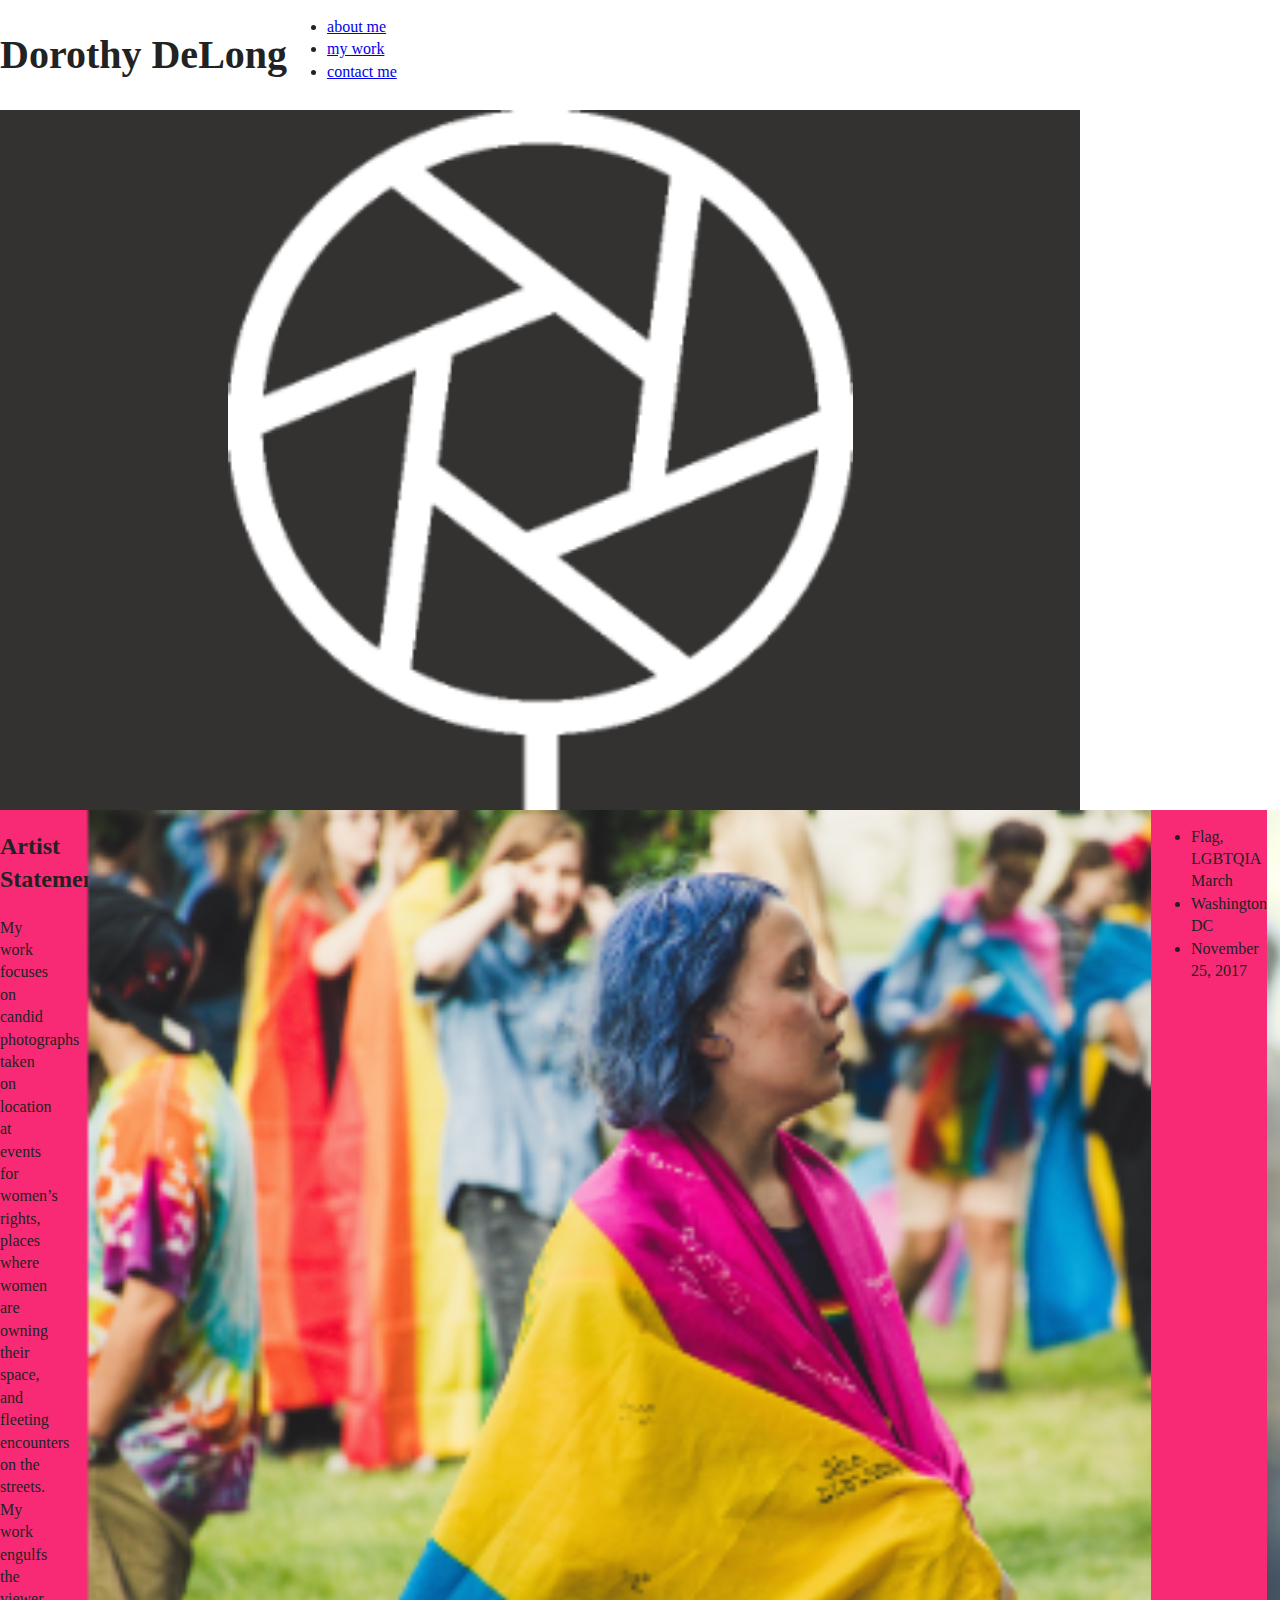
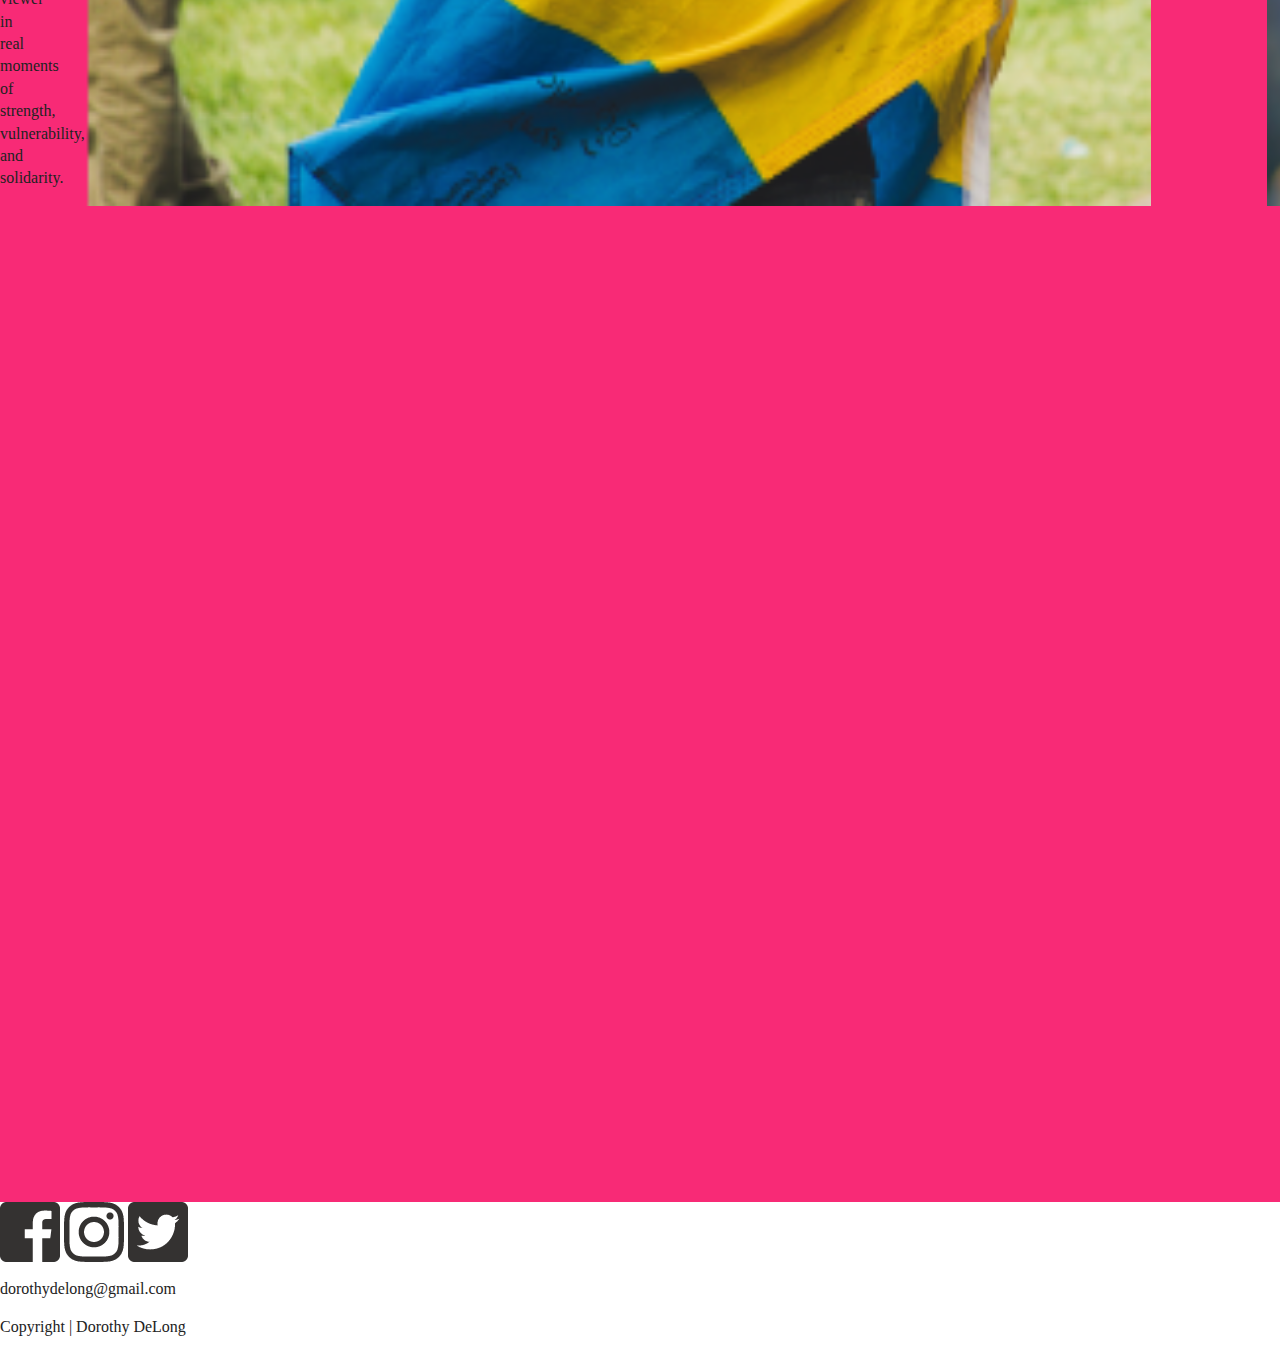
==== index.html @ 235f0601 "Initial commit - site structure" ====
<!doctype html>
<html class="no-js" lang="">

<head>
  <meta charset="utf-8">
  <title>Dorothy DeLong - Photographer</title>
  <meta name="description" content="">
  <meta name="viewport" content="width=device-width, initial-scale=1">

  <link rel="manifest" href="site.webmanifest">
  <link rel="apple-touch-icon" href="icon.png">
  <!-- Place favicon.ico in the root directory -->

  <link rel="stylesheet" href="css/normalize.css">
  <link rel="stylesheet" href="css/main.css">

  <meta name="theme-color" content="#fafafa">
  
  <!-- Fonts -->
  
  
  
</head>

<body>
  <!--[if IE]>
    <p class="browserupgrade">You are using an <strong>outdated</strong> browser. Please <a href="https://browsehappy.com/">upgrade your browser</a> to improve your experience and security.</p>
  <![endif]-->

  <!-- Add your site or application content here -->
  <section class="header">
    <div class="signature">
      <h1>Dorothy DeLong</h1>
      
    </div>

    <div class="nav">
      <ul>
        <li><a href="#">about me</a></li>
        <li><a href="#">my work</a></li>
        <li><a href="#">contact me</a></li>
      </ul>
    </div>
  </section>
  
  <main>
    <section id="about">
      <div class="hero-area">
    
          <img class="logo" src="img/logo.png" alt="Artist Logo">
        
        
      
          <img class="portrait" src="img/dorothy.png" alt="Dorothy-DeLong-Portrait">
          
        
        
      </div>
    </section>
    
    <section id="my-work">
      <div class="portfolio">
        <div class="artist-statement">
          <h2>Artist Statement</h2>
          <p>My work focuses on candid photographs taken on location at events for women’s rights, places where women are owning their space, and fleeting encounters on the streets. My work engulfs the viewer in real moments of strength, vulnerability, and solidarity.</p>
          
        </div>
        <div class="portfolio-image">
          <img src="img/flag.png" alt="flag">
          <ul>
            <li><a>Flag, LGBTQIA March</a></li>
            <li><a>Washington DC</a></li>
            <li><a>November 25, 2017</a></li>
          </ul>

          <img src="img/girl.png" alt="girl">
          <ul>
            <li><a>Black Girl Magic, Houston TX</a></li>
            <li><a>January 17, 2018</a></li>
          </ul>
          
          <img src="img/haircut.png" alt="haircut">
          <ul>
            <li><a>Haircut, New York City</a></li>
            <li><a>March 31, 2018</a></li>
          </ul>
          
          <img src="img/moment.png" alt="moment">
          <ul>
            <li><a>Moment, FemRock Fest</a></li>
            <li><a>July 17, 2018</a></li>
          </ul>
          
          <img src="img/flex.png" alt="flex">
          <ul>
            <li><a>Flex, Madison, WI</a></li>
            <li><a>July 24, 2015</a></li>
          </ul>
          
          <img src="img/father.png" alt="father">
          <ul>
            <li><a>Father, Denver Colorado</a></li>
            <li><a>June 25, 2018</a></li>
          </ul>
          
          
        
          
        </div>
              
      </div>
      
    </section>
    
    <section #id="contact">
      <div class="social-email">
        <img src="img/facebook-square.png" alt="facebook">
        <img src="img/instagram.png" alt="instagram">
        <img src="img/twitter-square.png" alt="twitter">
        <p>dorothydelong@gmail.com</p>
        
      </div>
    </section>
    
    <footer>
      <p>Copyright | Dorothy DeLong</p>
      
    </footer>
    

    
  </main>
  
  
  <!-- End of your site or application content -->
  <script src="js/vendor/modernizr-3.8.0.min.js"></script>
  <script src="https://code.jquery.com/jquery-3.4.1.min.js" integrity="sha256-CSXorXvZcTkaix6Yvo6HppcZGetbYMGWSFlBw8HfCJo=" crossorigin="anonymous"></script>
  <script>window.jQuery || document.write('<script src="js/vendor/jquery-3.4.1.min.js"><\/script>')</script>
  <script src="js/plugins.js"></script>
  <script src="js/main.js"></script>

  <!-- Google Analytics: change UA-XXXXX-Y to be your site's ID. -->
  <script>
    window.ga = function () { ga.q.push(arguments) }; ga.q = []; ga.l = +new Date;
    ga('create', 'UA-XXXXX-Y', 'auto'); ga('set','transport','beacon'); ga('send', 'pageview')
  </script>
  <script src="https://www.google-analytics.com/analytics.js" async></script>
</body>

</html>
---- css/main.css ----
/*! HTML5 Boilerplate v7.3.0 | MIT License | https://html5boilerplate.com/ */

/* main.css 2.0.0 | MIT License | https://github.com/h5bp/main.css#readme */
/*
 * What follows is the result of much research on cross-browser styling.
 * Credit left inline and big thanks to Nicolas Gallagher, Jonathan Neal,
 * Kroc Camen, and the H5BP dev community and team.
 */

/* ==========================================================================
   Base styles: opinionated defaults
   ========================================================================== */

html {
  color: #222;
  font-size: 1em;
  line-height: 1.4;
}

/*
 * Remove text-shadow in selection highlight:
 * https://twitter.com/miketaylr/status/12228805301
 *
 * Vendor-prefixed and regular ::selection selectors cannot be combined:
 * https://stackoverflow.com/a/16982510/7133471
 *
 * Customize the background color to match your design.
 */

::-moz-selection {
  background: #b3d4fc;
  text-shadow: none;
}

::selection {
  background: #b3d4fc;
  text-shadow: none;
}

/*
 * A better looking default horizontal rule
 */

hr {
  display: block;
  height: 1px;
  border: 0;
  border-top: 1px solid #ccc;
  margin: 1em 0;
  padding: 0;
}

/*
 * Remove the gap between audio, canvas, iframes,
 * images, videos and the bottom of their containers:
 * https://github.com/h5bp/html5-boilerplate/issues/440
 */

audio,
canvas,
iframe,
img,
svg,
video {
  vertical-align: middle;
}

/*
 * Remove default fieldset styles.
 */

fieldset {
  border: 0;
  margin: 0;
  padding: 0;
}

/*
 * Allow only vertical resizing of textareas.
 */

textarea {
  resize: vertical;
}

/* ==========================================================================
   Browser Upgrade Prompt
   ========================================================================== */

.browserupgrade {
  margin: 0.2em 0;
  background: #ccc;
  color: #000;
  padding: 0.2em 0;
}

/* ==========================================================================
   Author's custom styles
   ========================================================================== */

/* Default header and text */

h1 {
  font-size: 2.5em;
  font-family: 'Rock Salt', cursive;
}

/* Body */
body {
  background-image: url(../img/awareness.png);
  background-size: cover;
  max-width: 375px;
}

/* Header */

.header {
  display: flex;
}

.hero-area {
  background-color: #343231;
  display: flex;
  flex-flow: row wrap;
  width: 100%;
  height: auto;
  justify-content: center;
}

/* Main */



/* Portfolio area */

.portfolio {
    background-color: #F82A76;
}
















/*
 ==========================================================================
   Helper classes
   ========================================================================== */

/*
 * Hide visually and from screen readers
 */

.hidden {
  display: none !important;
}

/*
* Hide only visually, but have it available for screen readers:
* https://snook.ca/archives/html_and_css/hiding-content-for-accessibility
*
* 1. For long content, line feeds are not interpreted as spaces and small width
*    causes content to wrap 1 word per line:
*    https://medium.com/@jessebeach/beware-smushed-off-screen-accessible-text-5952a4c2cbfe
*/

.sr-only {
  border: 0;
  clip: rect(0, 0, 0, 0);
  height: 1px;
  margin: -1px;
  overflow: hidden;
  padding: 0;
  position: absolute;
  white-space: nowrap;
  width: 1px;
  /* 1 */
}

/*
* Extends the .sr-only class to allow the element
* to be focusable when navigated to via the keyboard:
* https://www.drupal.org/node/897638
*/

.sr-only.focusable:active,
.sr-only.focusable:focus {
  clip: auto;
  height: auto;
  margin: 0;
  overflow: visible;
  position: static;
  white-space: inherit;
  width: auto;
}

/*
* Hide visually and from screen readers, but maintain layout
*/

.invisible {
  visibility: hidden;
}

/*
* Clearfix: contain floats
*
* For modern browsers
* 1. The space content is one way to avoid an Opera bug when the
*    `contenteditable` attribute is included anywhere else in the document.
*    Otherwise it causes space to appear at the top and bottom of elements
*    that receive the `clearfix` class.
* 2. The use of `table` rather than `block` is only necessary if using
*    `:before` to contain the top-margins of child elements.
*/

.clearfix:before,
.clearfix:after {
  content: " ";
  /* 1 */
  display: table;
  /* 2 */
}

.clearfix:after {
  clear: both;
}

/* ==========================================================================
   EXAMPLE Media Queries for Responsive Design.
   These examples override the primary ('mobile first') styles.
   Modify as content requires.
   ========================================================================== */

@media only screen and (min-width: 35em) {
  /* Style adjustments for viewports that meet the condition */
  body {
    max-width: 1366px;
  }
  .hero-area {
    max-height: 700px;
    width: 1080px;
  
  }

  .hero-area img {
    overflow: visible;
  }

  .logo {
    width: 625px;
  }

  .portrait {
    padding-left: 500px;
  }
  
  .portfolio {
    display: grid;
    grid-template-columns: 40px 40px 1fr 40px;
    grid-template-rows: 1fr 1fr;
    width: 1366px;
  
  }

  .portfolio-image {
    display: flex;
    width: 25%;
    grid-row: 1/2;
    grid-column: 3/4;
  }

}

@media print,
  (-webkit-min-device-pixel-ratio: 1.25),
  (min-resolution: 1.25dppx),
  (min-resolution: 120dpi) {
  /* Style adjustments for high resolution devices */
}

/* ==========================================================================
   Print styles.
   Inlined to avoid the additional HTTP request:
   https://www.phpied.com/delay-loading-your-print-css/
   ========================================================================== */

@media print {
  *,
  *:before,
  *:after {
    background: transparent !important;
    color: #000 !important;
    /* Black prints faster */
    box-shadow: none !important;
    text-shadow: none !important;
  }
  a,
  a:visited {
    text-decoration: underline;
  }
  a[href]:after {
    content: " (" attr(href) ")";
  }
  abbr[title]:after {
    content: " (" attr(title) ")";
  }
  /*
     * Don't show links that are fragment identifiers,
     * or use the `javascript:` pseudo protocol
     */
  a[href^="#"]:after,
  a[href^="javascript:"]:after {
    content: "";
  }
  pre {
    white-space: pre-wrap !important;
  }
  pre,
  blockquote {
    border: 1px solid #999;
    page-break-inside: avoid;
  }
  /*
     * Printing Tables:
     * https://web.archive.org/web/20180815150934/http://css-discuss.incutio.com/wiki/Printing_Tables
     */
  thead {
    display: table-header-group;
  }
  tr,
  img {
    page-break-inside: avoid;
  }
  p,
  h2,
  h3 {
    orphans: 3;
    widows: 3;
  }
  h2,
  h3 {
    page-break-after: avoid;
  }
}
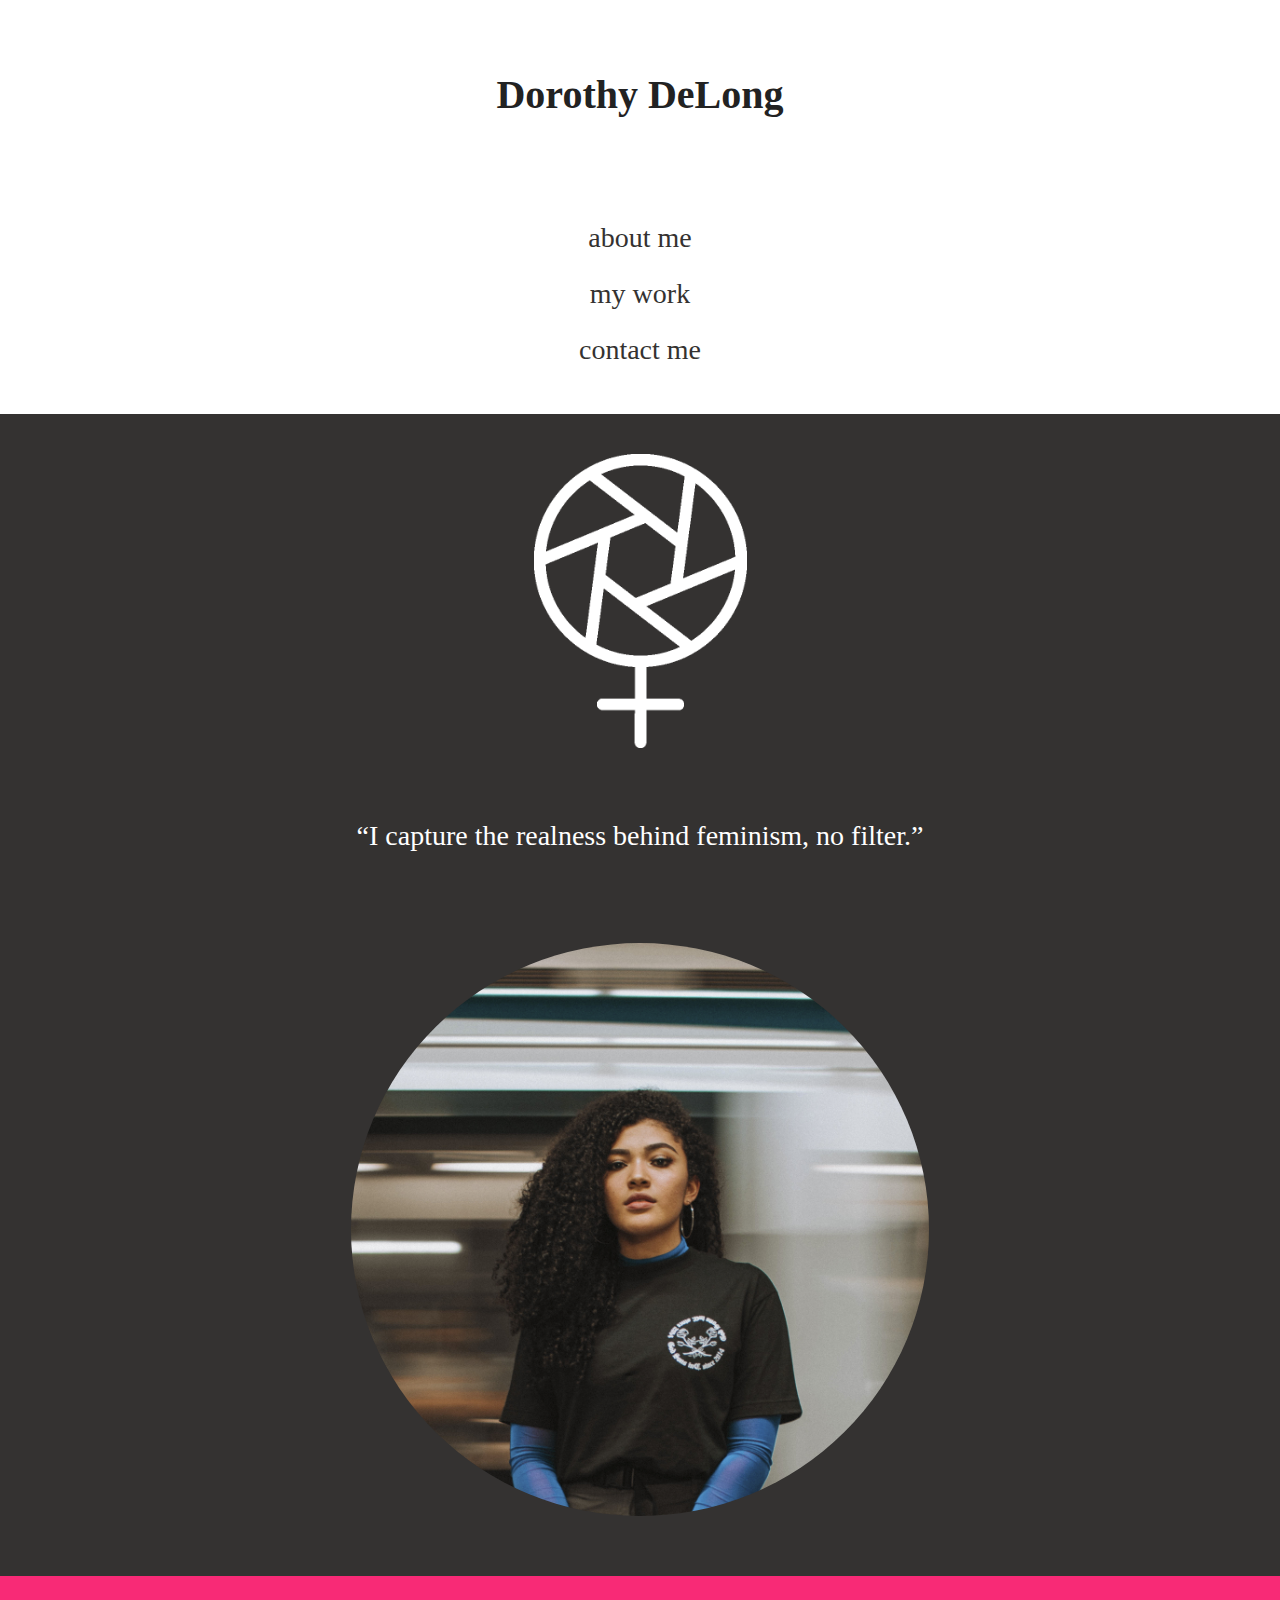
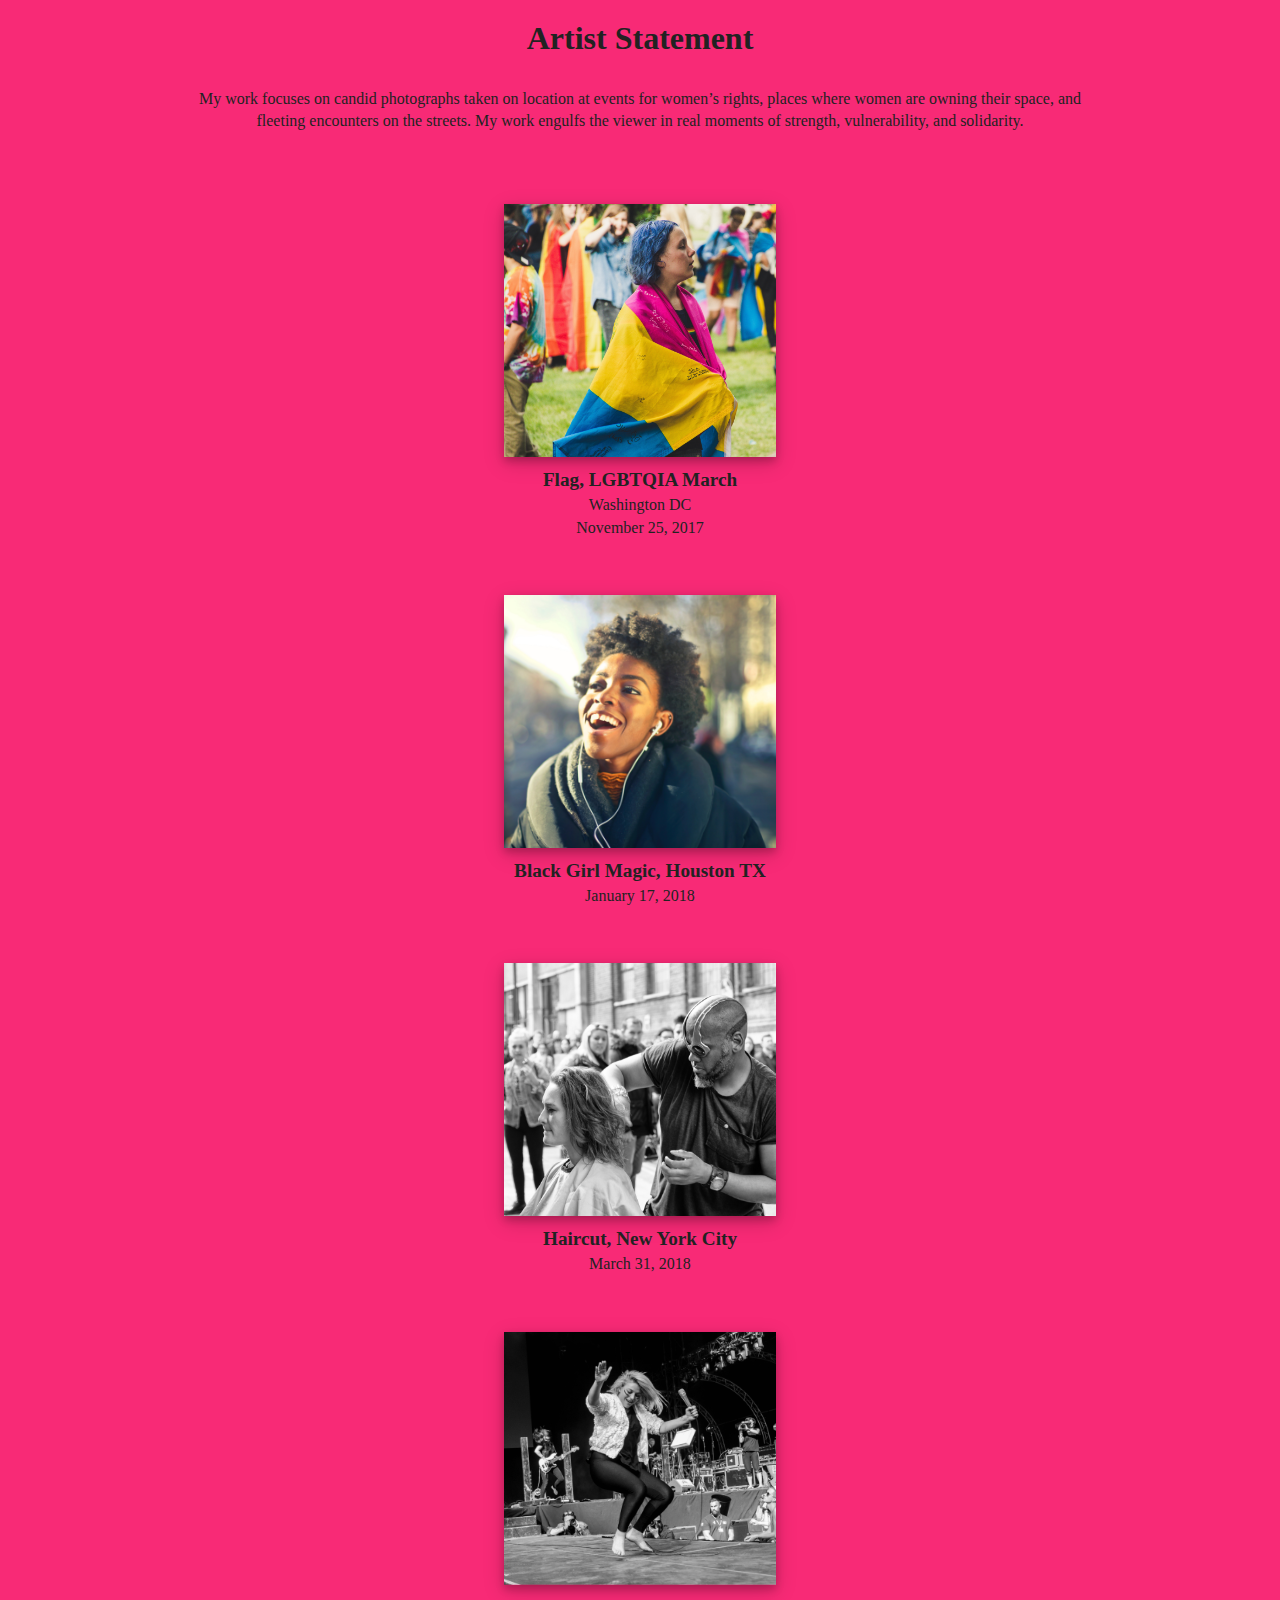
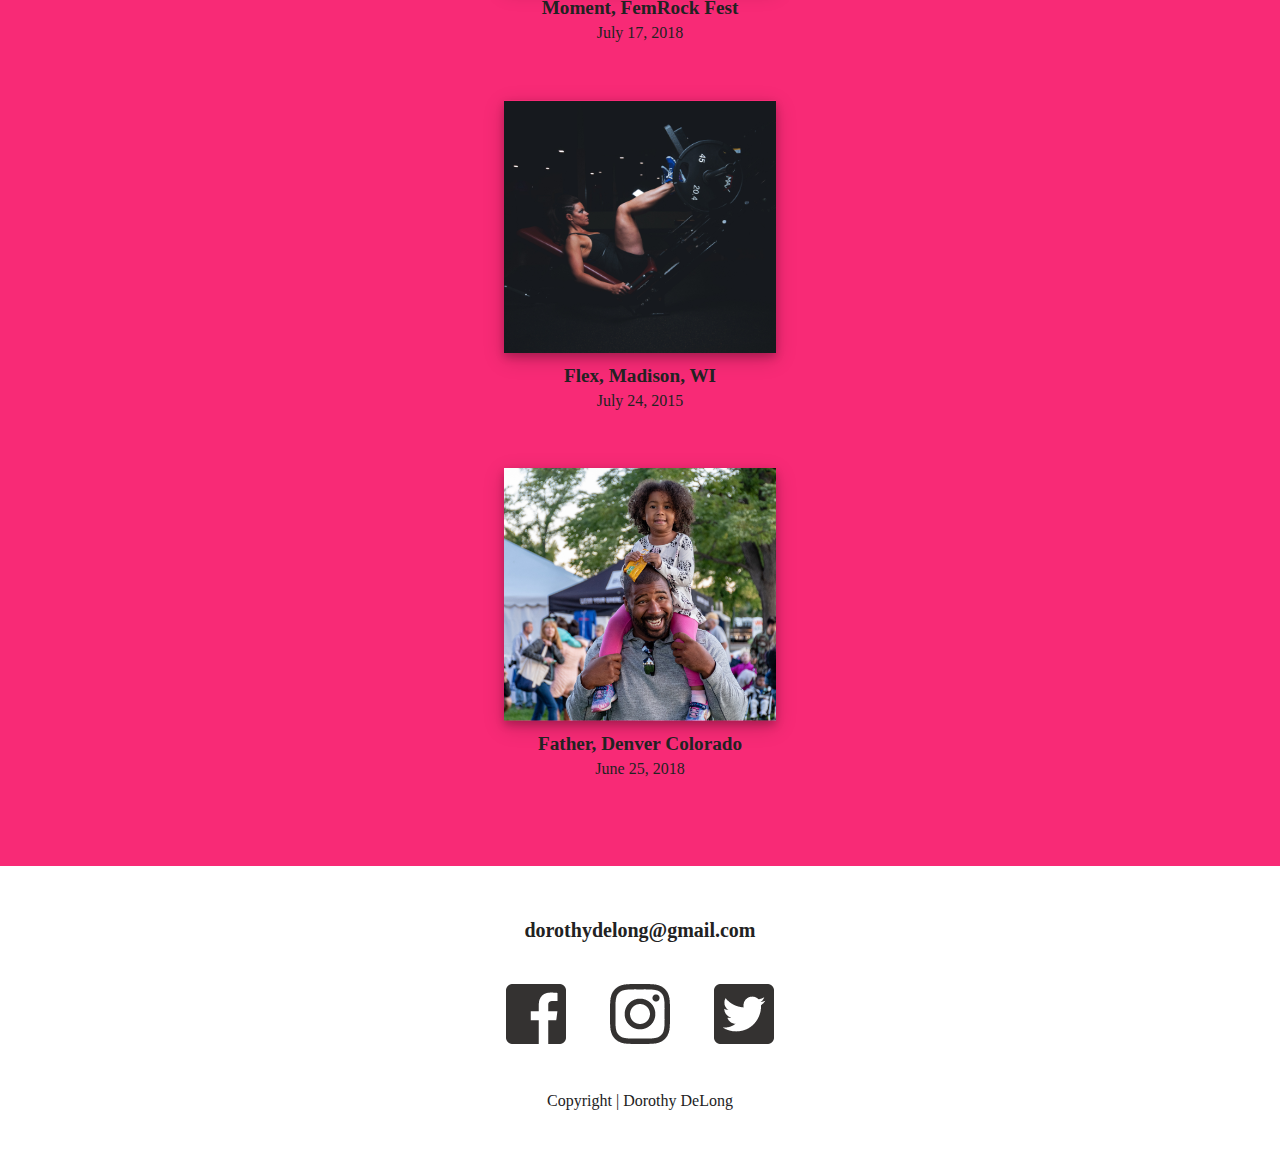
==== commit 716267f2: "Mobile styles" ====
--- a/index.html
+++ b/index.html
@@ -28,34 +28,34 @@
   <![endif]-->
 
   <!-- Add your site or application content here -->
-  <section class="header">
+  <div class="content-wrapper">
+    
+  
+  <header class="header">
     <div class="signature">
       <h1>Dorothy DeLong</h1>
       
     </div>
 
-    <div class="nav">
+    <nav class="nav">
       <ul>
         <li><a href="#">about me</a></li>
         <li><a href="#">my work</a></li>
         <li><a href="#">contact me</a></li>
       </ul>
-    </div>
-  </section>
+    </nav>
+  </header>
   
   <main>
     <section id="about">
-      <div class="hero-area">
-    
-          <img class="logo" src="img/logo.png" alt="Artist Logo">
-        
-        
-      
-          <img class="portrait" src="img/dorothy.png" alt="Dorothy-DeLong-Portrait">
-          
-        
-        
-      </div>
+        <div class="hero-area">
+          <figure>
+            <img class="logo" src="img/logo.png" alt="Artist Logo">
+              <p>“I capture the realness
+              behind feminism, no filter.”</p>
+              <img class="portrait" src="img/dorothy.png" alt="Dorothy-DeLong-Portrait">
+            </figure>
+        </div>
     </section>
     
     <section id="my-work">
@@ -65,59 +65,80 @@
           <p>My work focuses on candid photographs taken on location at events for women’s rights, places where women are owning their space, and fleeting encounters on the streets. My work engulfs the viewer in real moments of strength, vulnerability, and solidarity.</p>
           
         </div>
-        <div class="portfolio-image">
+        <figure class="portfolio-image">
           <img src="img/flag.png" alt="flag">
+          <figcaption>
+            <ul>
+              <li><a>Flag, LGBTQIA March</a></li>
+              <li><a>Washington DC</a></li>
+              <li><a>November 25, 2017</a></li>
+            </ul>
+          </figcaption>
+        </figure>
+        <figure class="portfolio-image">
+          <img src="img/girl.png" alt="girl">
+          <figcaption>
+            <ul>
+              <li><a>Black Girl Magic, Houston TX</a></li>
+              <li><a>January 17, 2018</a></li>
+            </ul>
+          </figcaption>
+        </figure>
+        <figure class="portfolio-image">
+          <img src="img/haircut.png" alt="haircut">
+          <figcaption>
+            <ul>
+              <li><a>Haircut, New York City</a></li>
+              <li><a>March 31, 2018</a></li>
+            </ul>
+          </figcaption>
+        </figure> 
+        <figure class="portfolio-image"> 
+          <img src="img/moment.png" alt="moment">
+          <figcaption>
+            <ul>
+              <li><a>Moment, FemRock Fest</a></li>
+              <li><a>July 17, 2018</a></li>
+            </ul>
+          </figcaption>
+        </figure>
+        <figure class="portfolio-image">   
+          <img src="img/flex.png" alt="flex">
+          <figcaption>
+            <ul>
+              <li><a>Flex, Madison, WI</a></li>
+              <li><a>July 24, 2015</a></li>
+            </ul>
+          </figcaption>
+        </figure>
+        <figure class="portfolio-image">  
+          <img src="img/father.png" alt="father">
+          <figcaption>
+            <ul>
+              <li><a>Father, Denver Colorado</a></li>
+              <li><a>June 25, 2018</a></li>
+            </ul>
+          </figcaption>
+        </figure>  
+        <!-- <div class="portfolio-image">  
+          <img src="img/me-too.png" alt="me-too">
           <ul>
-            <li><a>Flag, LGBTQIA March</a></li>
-            <li><a>Washington DC</a></li>
-            <li><a>November 25, 2017</a></li>
+            <li><a>Street Art, Montreal, Canada</a></li>
+            <li><a>September 1, 2018</a></li>
           </ul>
-
-          <img src="img/girl.png" alt="girl">
-          <ul>
-            <li><a>Black Girl Magic, Houston TX</a></li>
-            <li><a>January 17, 2018</a></li>
-          </ul>
-          
-          <img src="img/haircut.png" alt="haircut">
-          <ul>
-            <li><a>Haircut, New York City</a></li>
-            <li><a>March 31, 2018</a></li>
-          </ul>
-          
-          <img src="img/moment.png" alt="moment">
-          <ul>
-            <li><a>Moment, FemRock Fest</a></li>
-            <li><a>July 17, 2018</a></li>
-          </ul>
-          
-          <img src="img/flex.png" alt="flex">
-          <ul>
-            <li><a>Flex, Madison, WI</a></li>
-            <li><a>July 24, 2015</a></li>
-          </ul>
-          
-          <img src="img/father.png" alt="father">
-          <ul>
-            <li><a>Father, Denver Colorado</a></li>
-            <li><a>June 25, 2018</a></li>
-          </ul>
-          
-          
+        </div>     -->
         
-          
-        </div>
-              
       </div>
       
     </section>
     
     <section #id="contact">
       <div class="social-email">
+        <h3>dorothydelong@gmail.com</h3>
         <img src="img/facebook-square.png" alt="facebook">
         <img src="img/instagram.png" alt="instagram">
         <img src="img/twitter-square.png" alt="twitter">
-        <p>dorothydelong@gmail.com</p>
+        
         
       </div>
     </section>
@@ -145,6 +166,8 @@
     ga('create', 'UA-XXXXX-Y', 'auto'); ga('set','transport','beacon'); ga('send', 'pageview')
   </script>
   <script src="https://www.google-analytics.com/analytics.js" async></script>
+  
+  </div>
 </body>
 
 </html>
--- a/css/main.css
+++ b/css/main.css
@@ -98,33 +98,102 @@
    Author's custom styles
    ========================================================================== */
 
-/* Default header and text */
+/* Default text, image and list styles*/
 
 h1 {
   font-size: 2.5em;
   font-family: 'Rock Salt', cursive;
+  text-align: center;
+  padding: 40px 0;
+}
+
+h2 {
+  font-size: 2em;
+}
+
+h3 {
+  font-size: 1.25em;
+  
+}
+
+html,
+a {
+  font-family: 'Lato'
+}
+
+ul {
+  list-style: none;
+  padding: 20px 0;
+}
+
+img {
+  display: block;
+  margin: 0 auto;
+  height: auto;
 }
 
 /* Body */
+
+
 body {
   background-image: url(../img/awareness.png);
-  background-size: cover;
-  max-width: 375px;
-}
+  background-size: auto;
+  text-align: center;
+}
+
+.content-wrapper {
+  display: block;
+  width: 100%;
+  text-align: center;
+  margin: 0 auto;
+}
+
+
 
 /* Header */
 
-.header {
-  display: flex;
-}
+
+.signature,
+.nav {
+  width: 100%;
+  text-align: center;
+  display: block;
+}
+
+.nav ul li a {
+  font-size: 1.75em;
+  text-decoration: none;
+  color: #343231;
+  margin: 20px 0;
+  line-height: 2em;
+}
+
+/* Hero area */
 
 .hero-area {
   background-color: #343231;
-  display: flex;
-  flex-flow: row wrap;
+  display: block;
   width: 100%;
   height: auto;
-  justify-content: center;
+}
+
+.logo {
+  max-width: 60%;
+  padding: 40px 0;
+}
+
+.hero-area p {
+  font-size: 1.75em;
+  color: #ffffff;
+  max-width: 70%;
+  padding: 0 15%;
+}
+
+.portrait {
+  object-fit: contain;
+  max-width: 80%;
+  padding: 60px 0;
+
 }
 
 /* Main */
@@ -135,7 +204,52 @@
 
 .portfolio {
     background-color: #F82A76;
-}
+    margin-top: -26px;
+    padding-bottom: 30px;
+}
+
+.portfolio h2 {
+  padding: 40px 0 0 0;
+}
+
+.artist-statement {
+  max-width: 70%;
+  padding: 0 15% 40px 15%;
+}
+
+.portfolio ul {
+  margin: 0;
+  padding: 10px 0 40px 0;
+}
+
+.portfolio ul li:first-child {
+  font-weight: bold;
+  font-size: 1.2em;
+}
+
+.portfolio img {
+  box-shadow: 0 4px 8px 0 rgba(0, 0, 0, 0.2), 0 6px 20px 0 rgba(0, 0, 0, 0.19);
+}
+
+/* Contact area */
+
+.social-email img {
+  display: inline-block;
+  padding: 0 20px;
+}
+
+.social-email h3 {
+  padding: 30px 0 20px 0;
+}
+
+/* Footer area */
+
+footer p {
+  padding: 30px 0 20px 0;
+}
+
+
+
 
 
 
@@ -171,7 +285,7 @@
 *
 * 1. For long content, line feeds are not interpreted as spaces and small width
 *    causes content to wrap 1 word per line:
-*    https://medium.com/@jessebeach/beware-smushed-off-screen-accessible-text-5952a4c2cbfe
+*    https://medium.com/@jessebeach/beware-smushed-off-screen-accessible-tex t-5952a4c2cbfe
 */
 
 .sr-only {
@@ -244,7 +358,7 @@
 
 @media only screen and (min-width: 35em) {
   /* Style adjustments for viewports that meet the condition */
-  body {
+  /* body {
     max-width: 1366px;
   }
   .hero-area {
@@ -280,9 +394,9 @@
     grid-column: 3/4;
   }
 
-}
-
-@media print,
+} */
+
+@media print, 
   (-webkit-min-device-pixel-ratio: 1.25),
   (min-resolution: 1.25dppx),
   (min-resolution: 120dpi) {
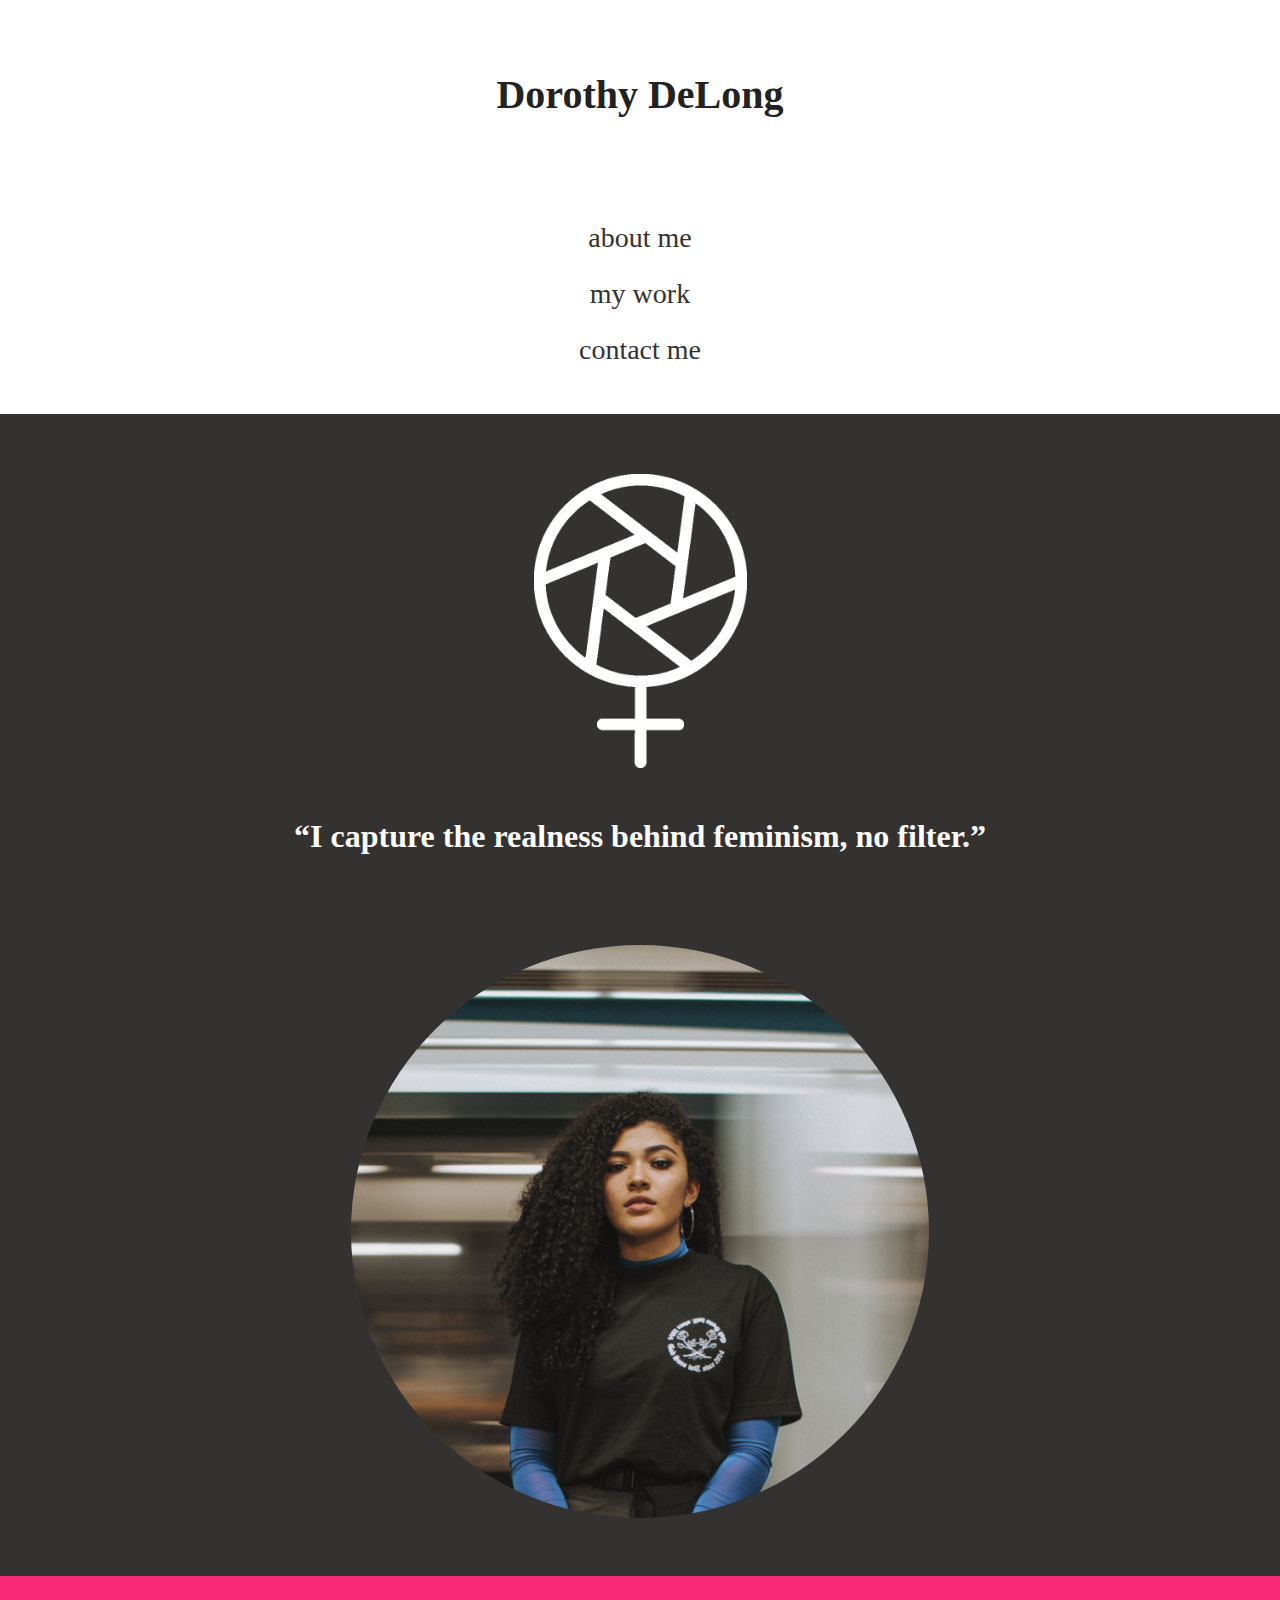
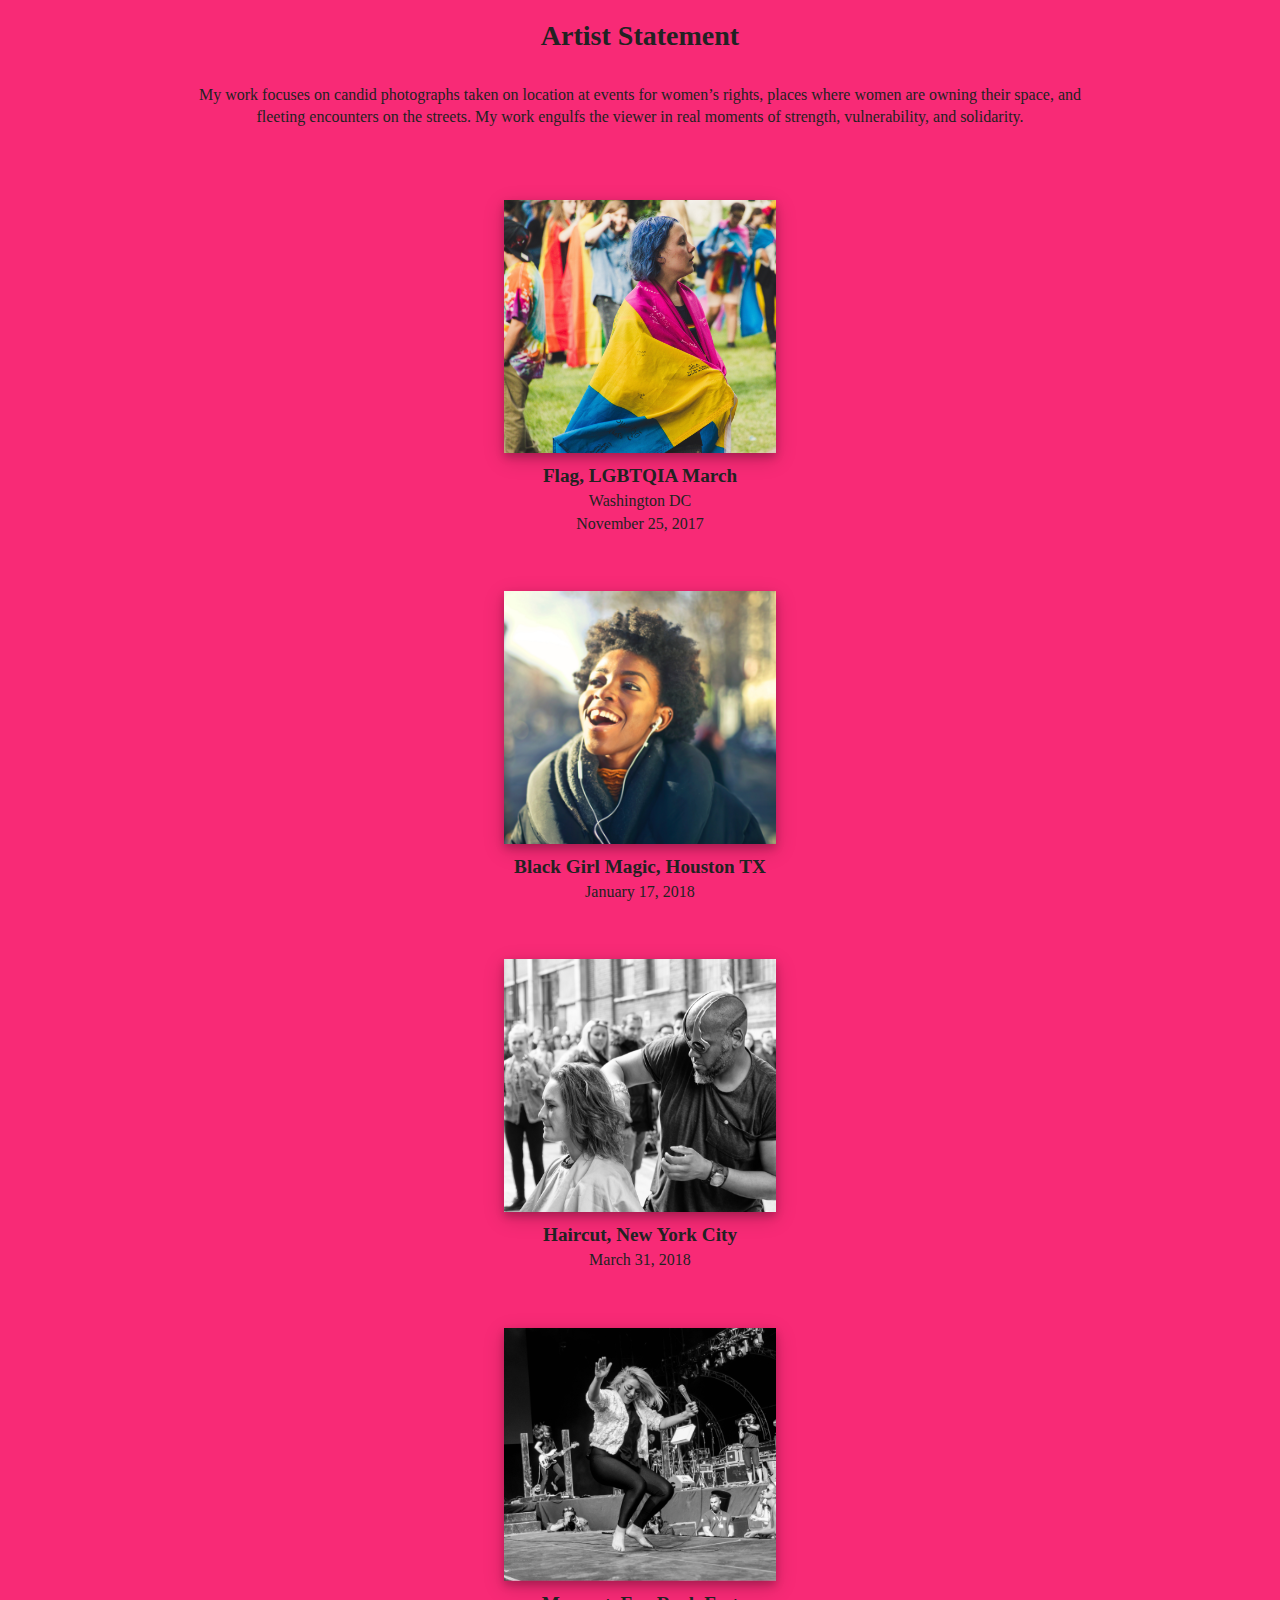
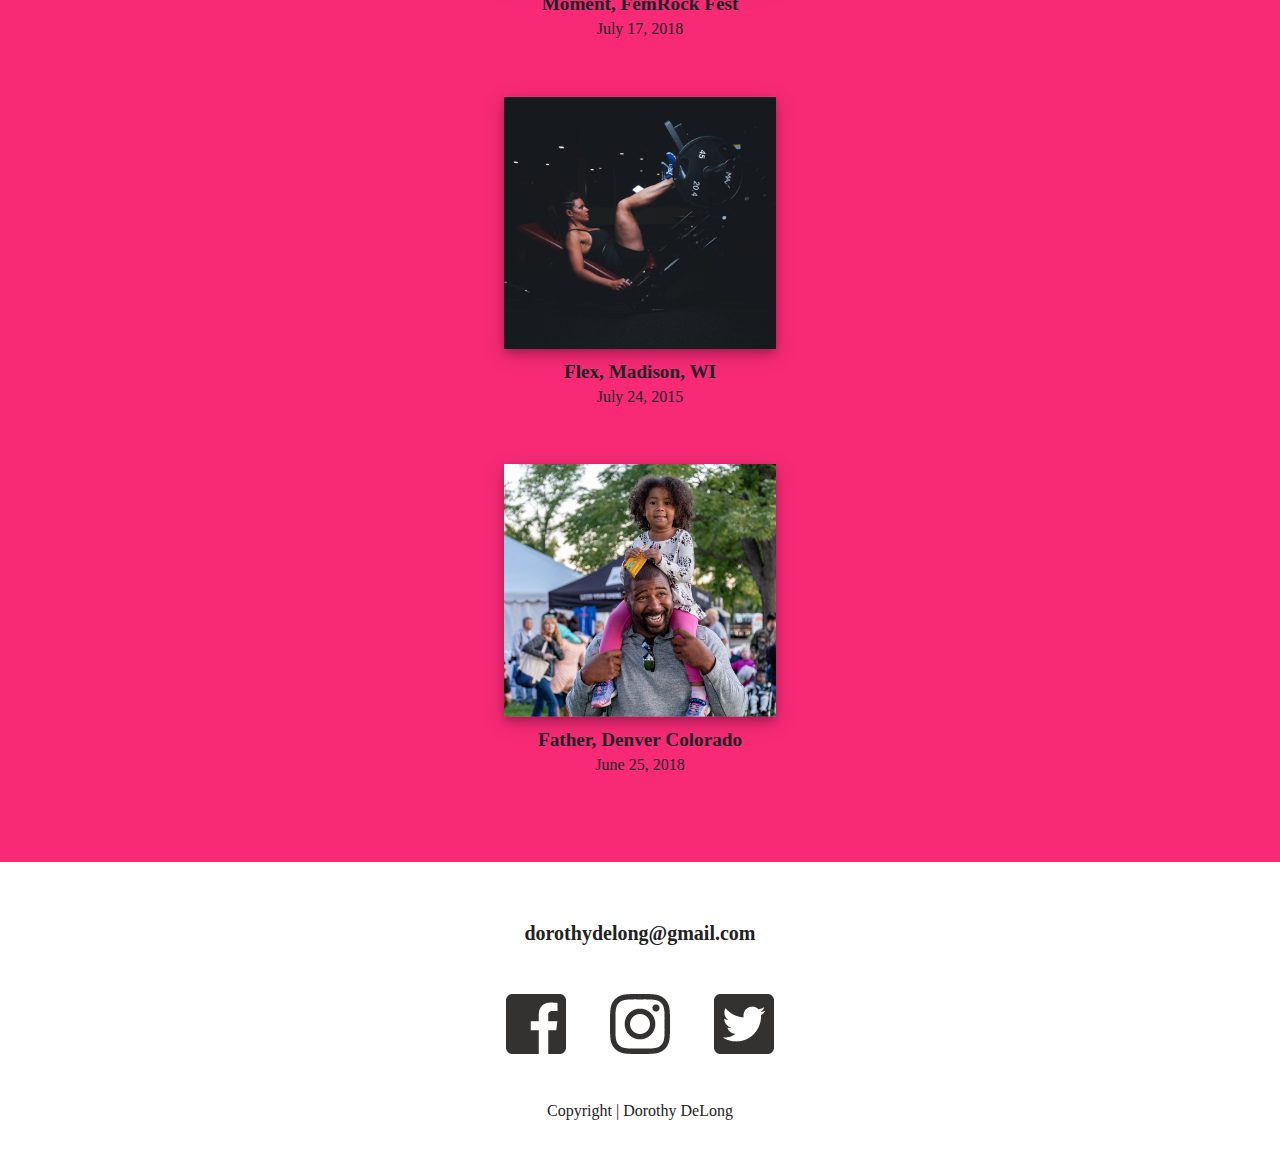
==== commit ccedd50d: "Mobile style validated and refactored" ====
--- a/index.html
+++ b/index.html
@@ -48,11 +48,11 @@
   
   <main>
     <section id="about">
-        <div class="hero-area">
+        <div class="feature">
           <figure>
             <img class="logo" src="img/logo.png" alt="Artist Logo">
-              <p>“I capture the realness
-              behind feminism, no filter.”</p>
+              <h2>“I capture the realness
+              behind feminism, no filter.”</h2>
               <img class="portrait" src="img/dorothy.png" alt="Dorothy-DeLong-Portrait">
             </figure>
         </div>
@@ -61,7 +61,7 @@
     <section id="my-work">
       <div class="portfolio">
         <div class="artist-statement">
-          <h2>Artist Statement</h2>
+          <h3>Artist Statement</h3>
           <p>My work focuses on candid photographs taken on location at events for women’s rights, places where women are owning their space, and fleeting encounters on the streets. My work engulfs the viewer in real moments of strength, vulnerability, and solidarity.</p>
           
         </div>
@@ -132,9 +132,9 @@
       
     </section>
     
-    <section #id="contact">
+    <section id="contact">
       <div class="social-email">
-        <h3>dorothydelong@gmail.com</h3>
+        <h4>dorothydelong@gmail.com</h4>
         <img src="img/facebook-square.png" alt="facebook">
         <img src="img/instagram.png" alt="instagram">
         <img src="img/twitter-square.png" alt="twitter">
--- a/css/main.css
+++ b/css/main.css
@@ -112,8 +112,12 @@
 }
 
 h3 {
+  font-size: 1.75em;
+  
+}
+
+h4 {
   font-size: 1.25em;
-  
 }
 
 html,
@@ -151,6 +155,7 @@
 
 
 /* Header */
+
 
 
 .signature,
@@ -168,9 +173,9 @@
   line-height: 2em;
 }
 
-/* Hero area */
-
-.hero-area {
+/* Feature area */
+
+.feature {
   background-color: #343231;
   display: block;
   width: 100%;
@@ -179,19 +184,17 @@
 
 .logo {
   max-width: 60%;
-  padding: 40px 0;
-}
-
-.hero-area p {
-  font-size: 1.75em;
+  padding: 60px 0 20px 0;
+}
+
+.feature h2 {
   color: #ffffff;
-  max-width: 70%;
-  padding: 0 15%;
+  max-width: 80%;
+  padding: 0 10%;
 }
 
 .portrait {
-  object-fit: contain;
-  max-width: 80%;
+  max-width: 90%;
   padding: 60px 0;
 
 }
@@ -204,11 +207,11 @@
 
 .portfolio {
     background-color: #F82A76;
-    margin-top: -26px;
+    margin-top: -30px;
     padding-bottom: 30px;
 }
 
-.portfolio h2 {
+.portfolio h3 {
   padding: 40px 0 0 0;
 }
 
@@ -238,7 +241,7 @@
   padding: 0 20px;
 }
 
-.social-email h3 {
+.social-email h4 {
   padding: 30px 0 20px 0;
 }
 
@@ -393,8 +396,8 @@
     grid-row: 1/2;
     grid-column: 3/4;
   }
-
-} */
+*/
+} 
 
 @media print, 
   (-webkit-min-device-pixel-ratio: 1.25),
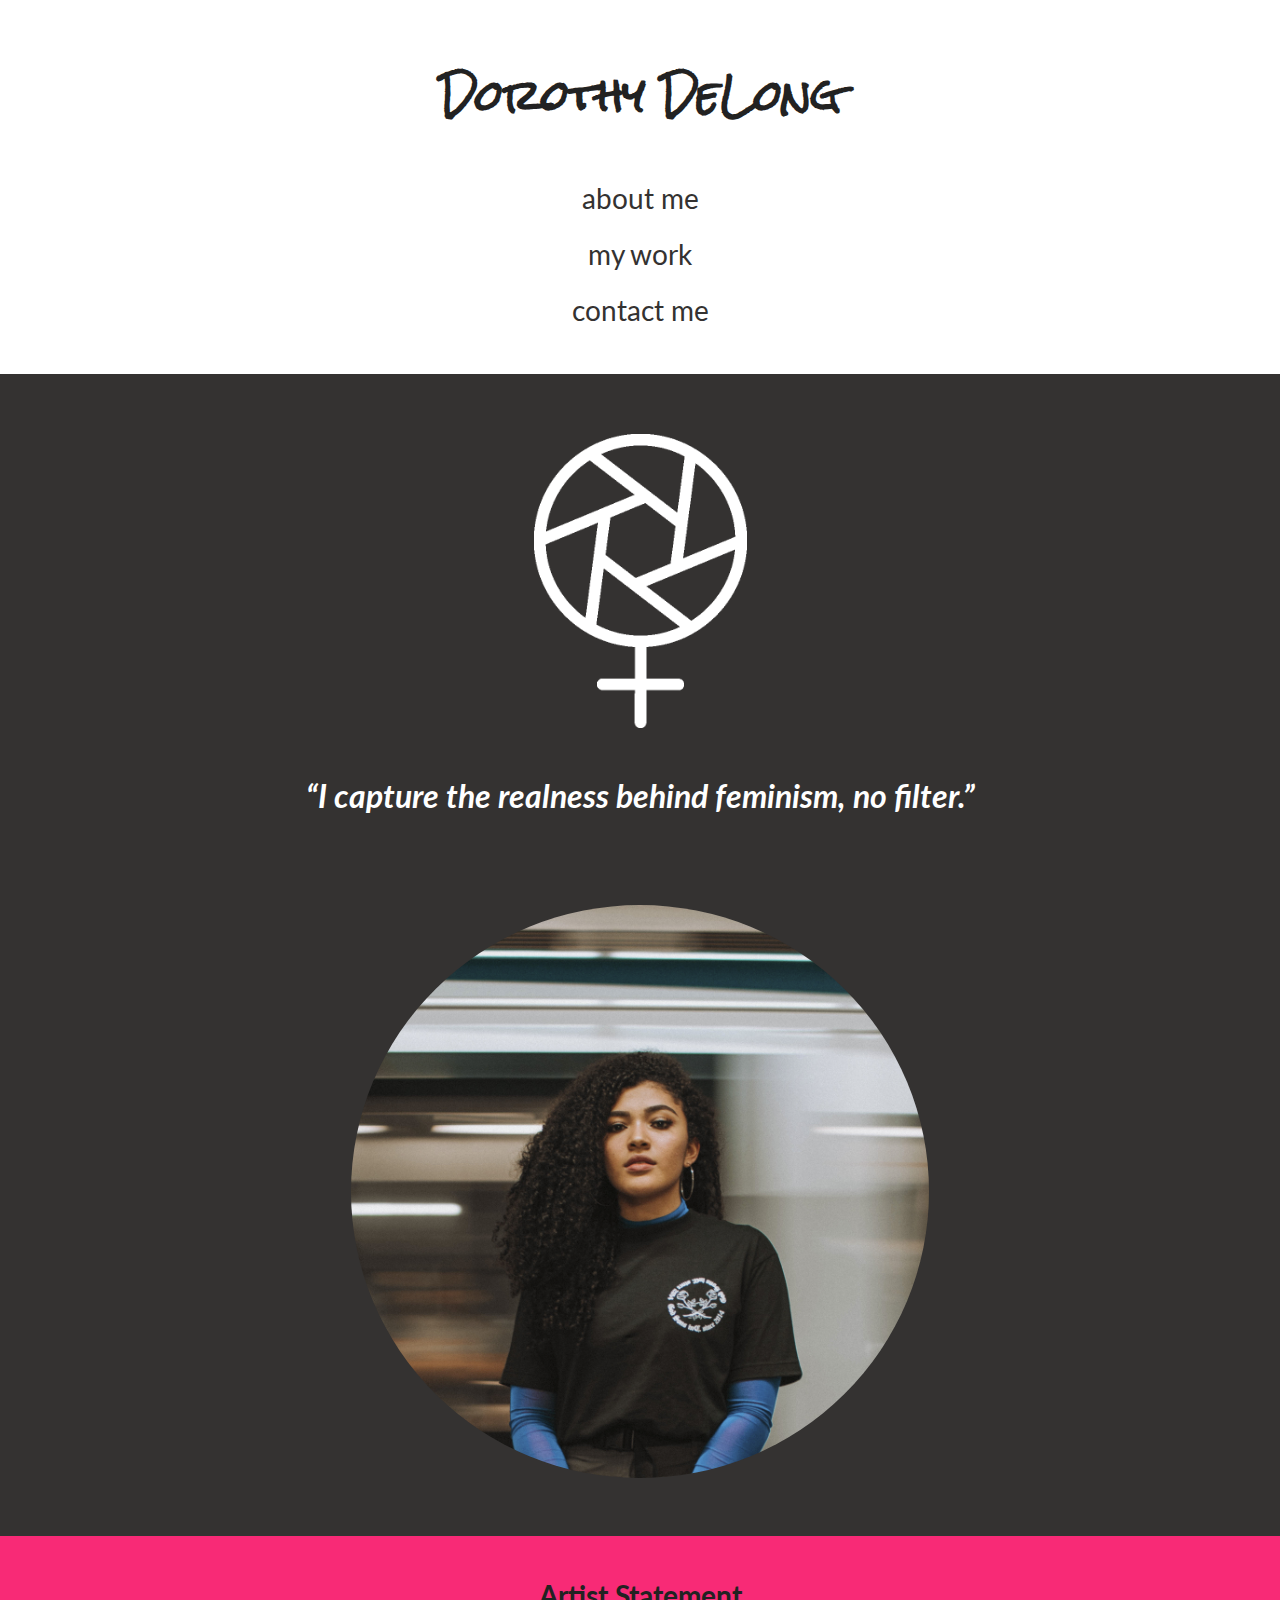
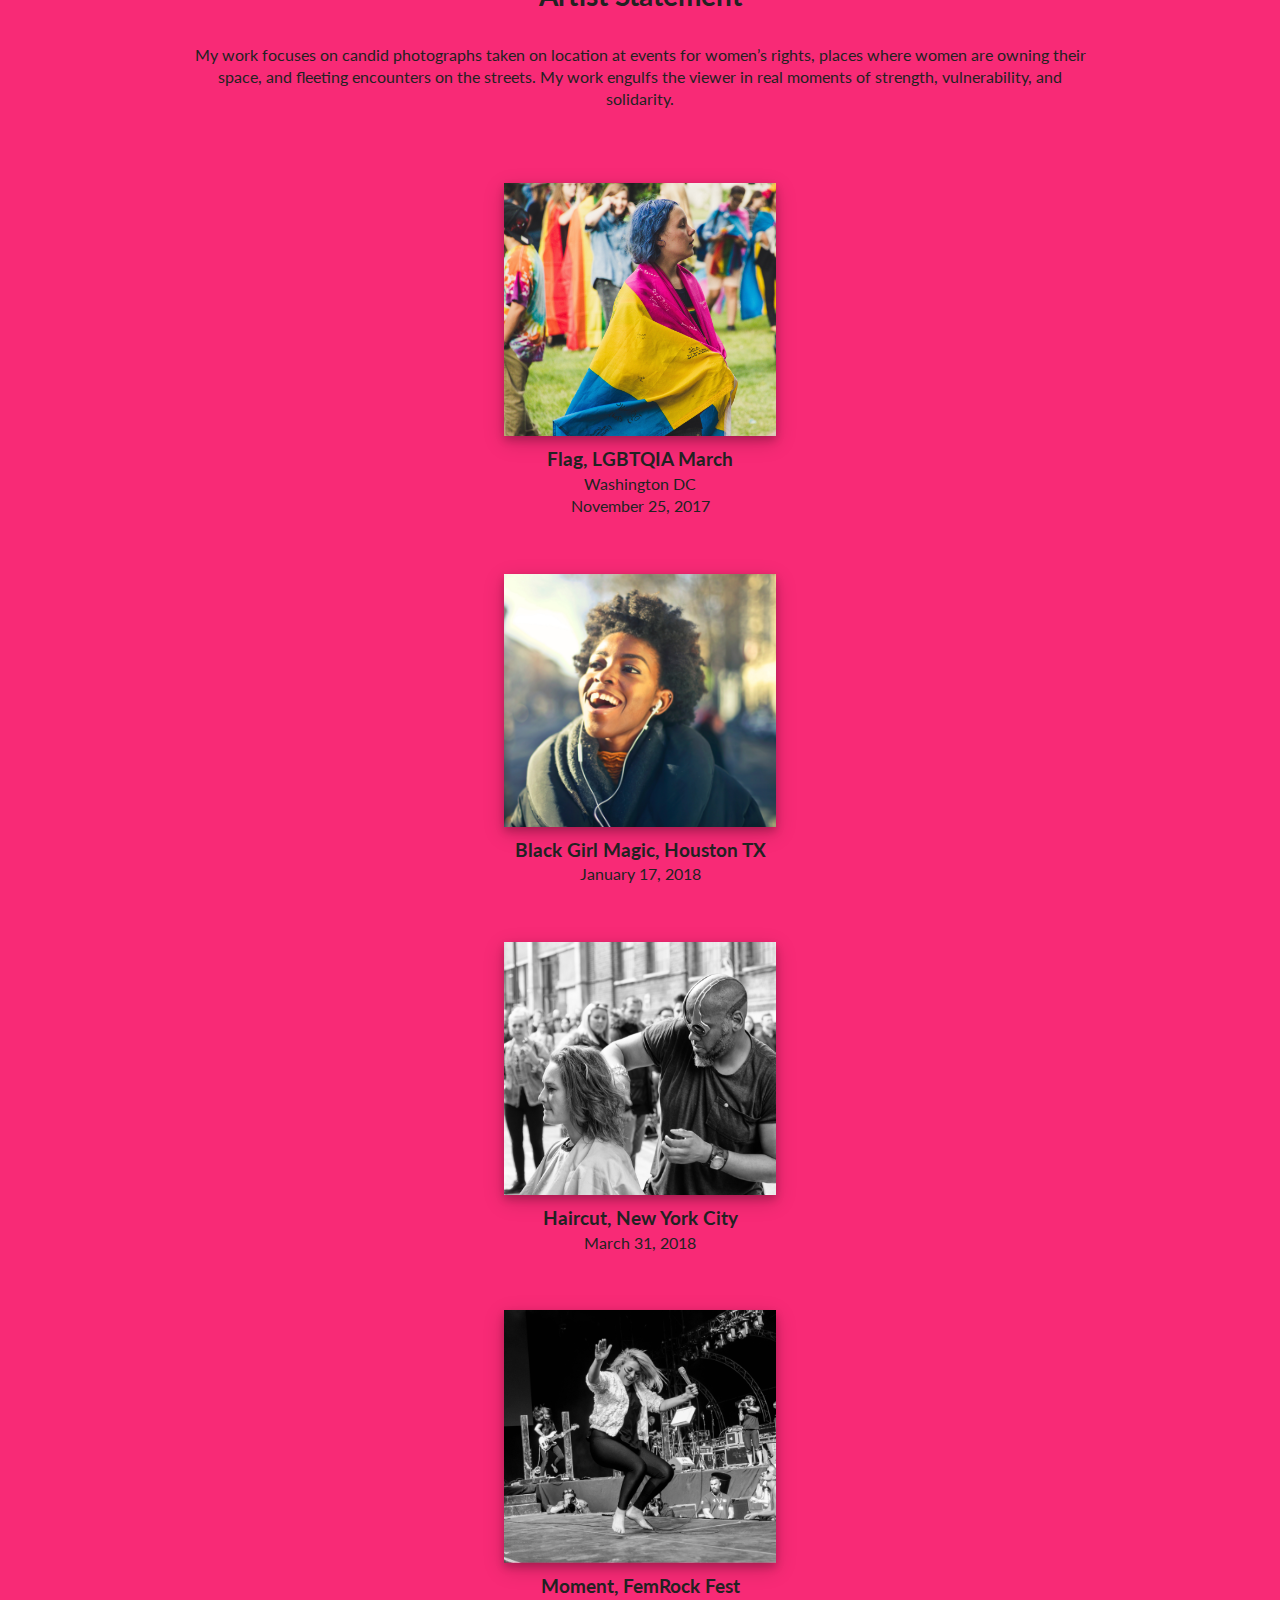
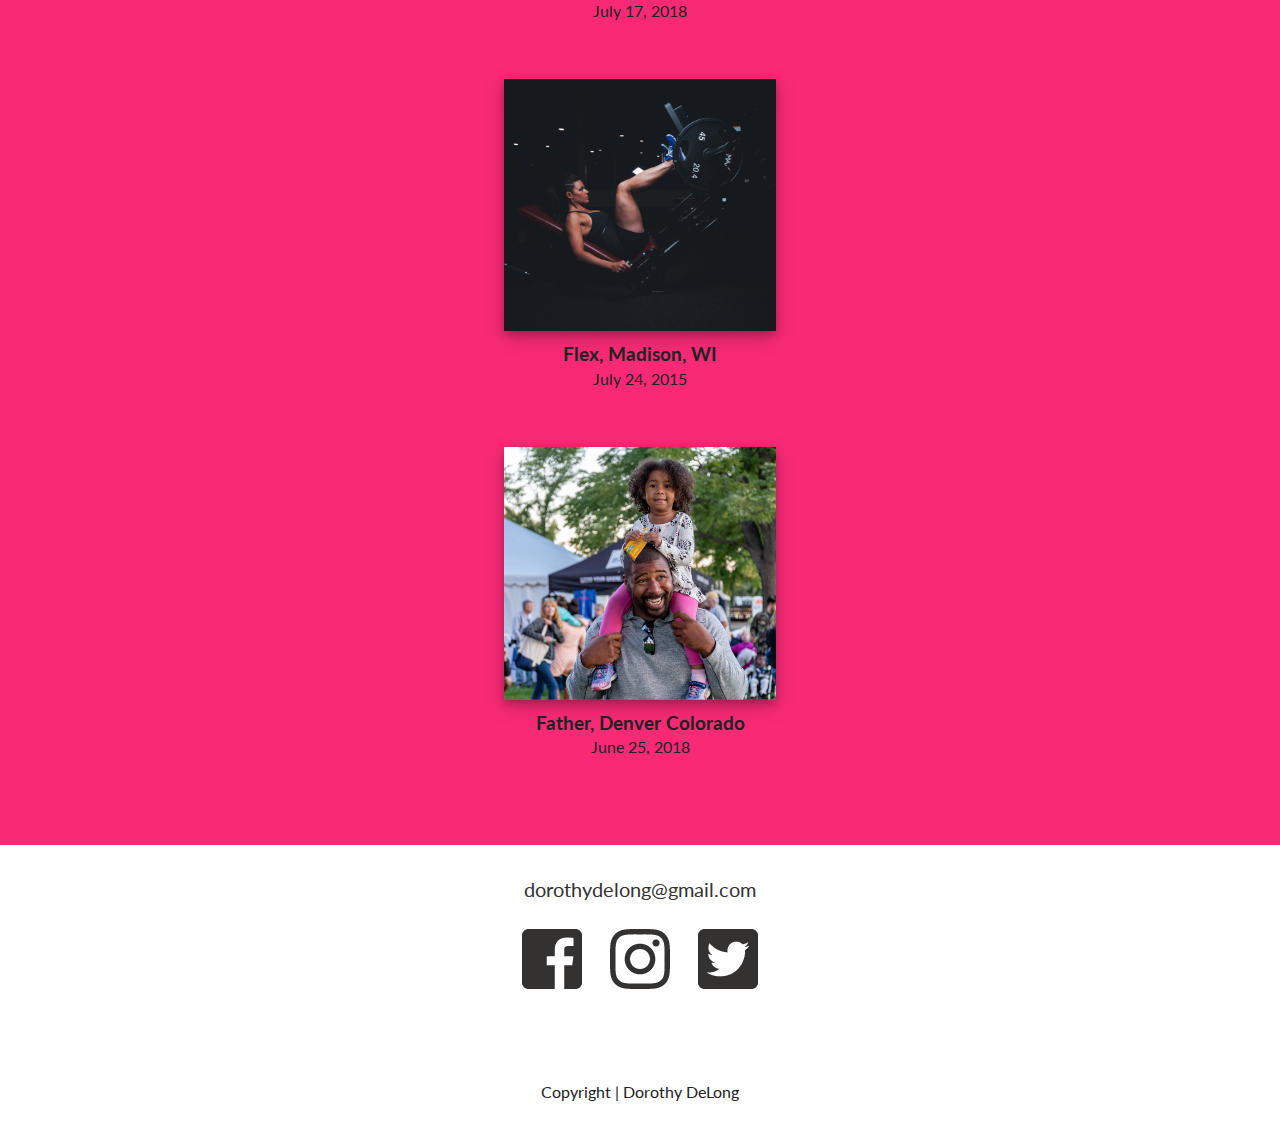
==== commit a07052c0: "Final mobile html tweaks" ====
--- a/index.html
+++ b/index.html
@@ -1,5 +1,5 @@
 <!doctype html>
-<html class="no-js" lang="">
+<html class="no-js" lang="en">
 
 <head>
   <meta charset="utf-8">
@@ -18,7 +18,7 @@
   
   <!-- Fonts -->
   
-  
+<link href="https://fonts.googleapis.com/css?family=Lato:400,400i,700,700i|Rock+Salt&display=swap" rel="stylesheet"> 
   
 </head>
 
@@ -39,9 +39,9 @@
 
     <nav class="nav">
       <ul>
-        <li><a href="#">about me</a></li>
-        <li><a href="#">my work</a></li>
-        <li><a href="#">contact me</a></li>
+        <li><a href="#about">about me</a></li>
+        <li><a href="#my-work">my work</a></li>
+        <li><a href="#contact">contact me</a></li>
       </ul>
     </nav>
   </header>
@@ -134,10 +134,14 @@
     
     <section id="contact">
       <div class="social-email">
-        <h4>dorothydelong@gmail.com</h4>
-        <img src="img/facebook-square.png" alt="facebook">
-        <img src="img/instagram.png" alt="instagram">
-        <img src="img/twitter-square.png" alt="twitter">
+        <div>
+          <a href=mailto:"google@gmail.com">dorothydelong@gmail.com</a>
+        </div>
+        <figure>
+          <img src="img/facebook-square.png" alt="facebook">
+          <img src="img/instagram.png" alt="instagram">
+          <img src="img/twitter-square.png" alt="twitter">
+        </figure>
         
         
       </div>
--- a/css/main.css
+++ b/css/main.css
@@ -104,7 +104,7 @@
   font-size: 2.5em;
   font-family: 'Rock Salt', cursive;
   text-align: center;
-  padding: 40px 0;
+  padding: 40px 0 0 0;
 }
 
 h2 {
@@ -134,6 +134,23 @@
   display: block;
   margin: 0 auto;
   height: auto;
+}
+
+/* Link states */
+
+/* unvisited link */
+a:link {
+ color: #343231;
+}
+
+/* visited link */
+a:visited {
+ color: #343231;
+}
+
+/* mouse over link */
+nav a:hover {
+ color: #c41d5a;
 }
 
 /* Body */
@@ -168,7 +185,6 @@
 .nav ul li a {
   font-size: 1.75em;
   text-decoration: none;
-  color: #343231;
   margin: 20px 0;
   line-height: 2em;
 }
@@ -188,6 +204,7 @@
 }
 
 .feature h2 {
+  font-style: italic;
   color: #ffffff;
   max-width: 80%;
   padding: 0 10%;
@@ -238,11 +255,18 @@
 
 .social-email img {
   display: inline-block;
-  padding: 0 20px;
-}
-
-.social-email h4 {
-  padding: 30px 0 20px 0;
+  padding: 10px 12px;
+}
+
+.social-email {
+    padding: 30px 0 20px 0;
+}
+
+.social-email a {
+  width: 100%;
+  text-decoration: none;
+  font-size: 1.25em;
+
 }
 
 /* Footer area */
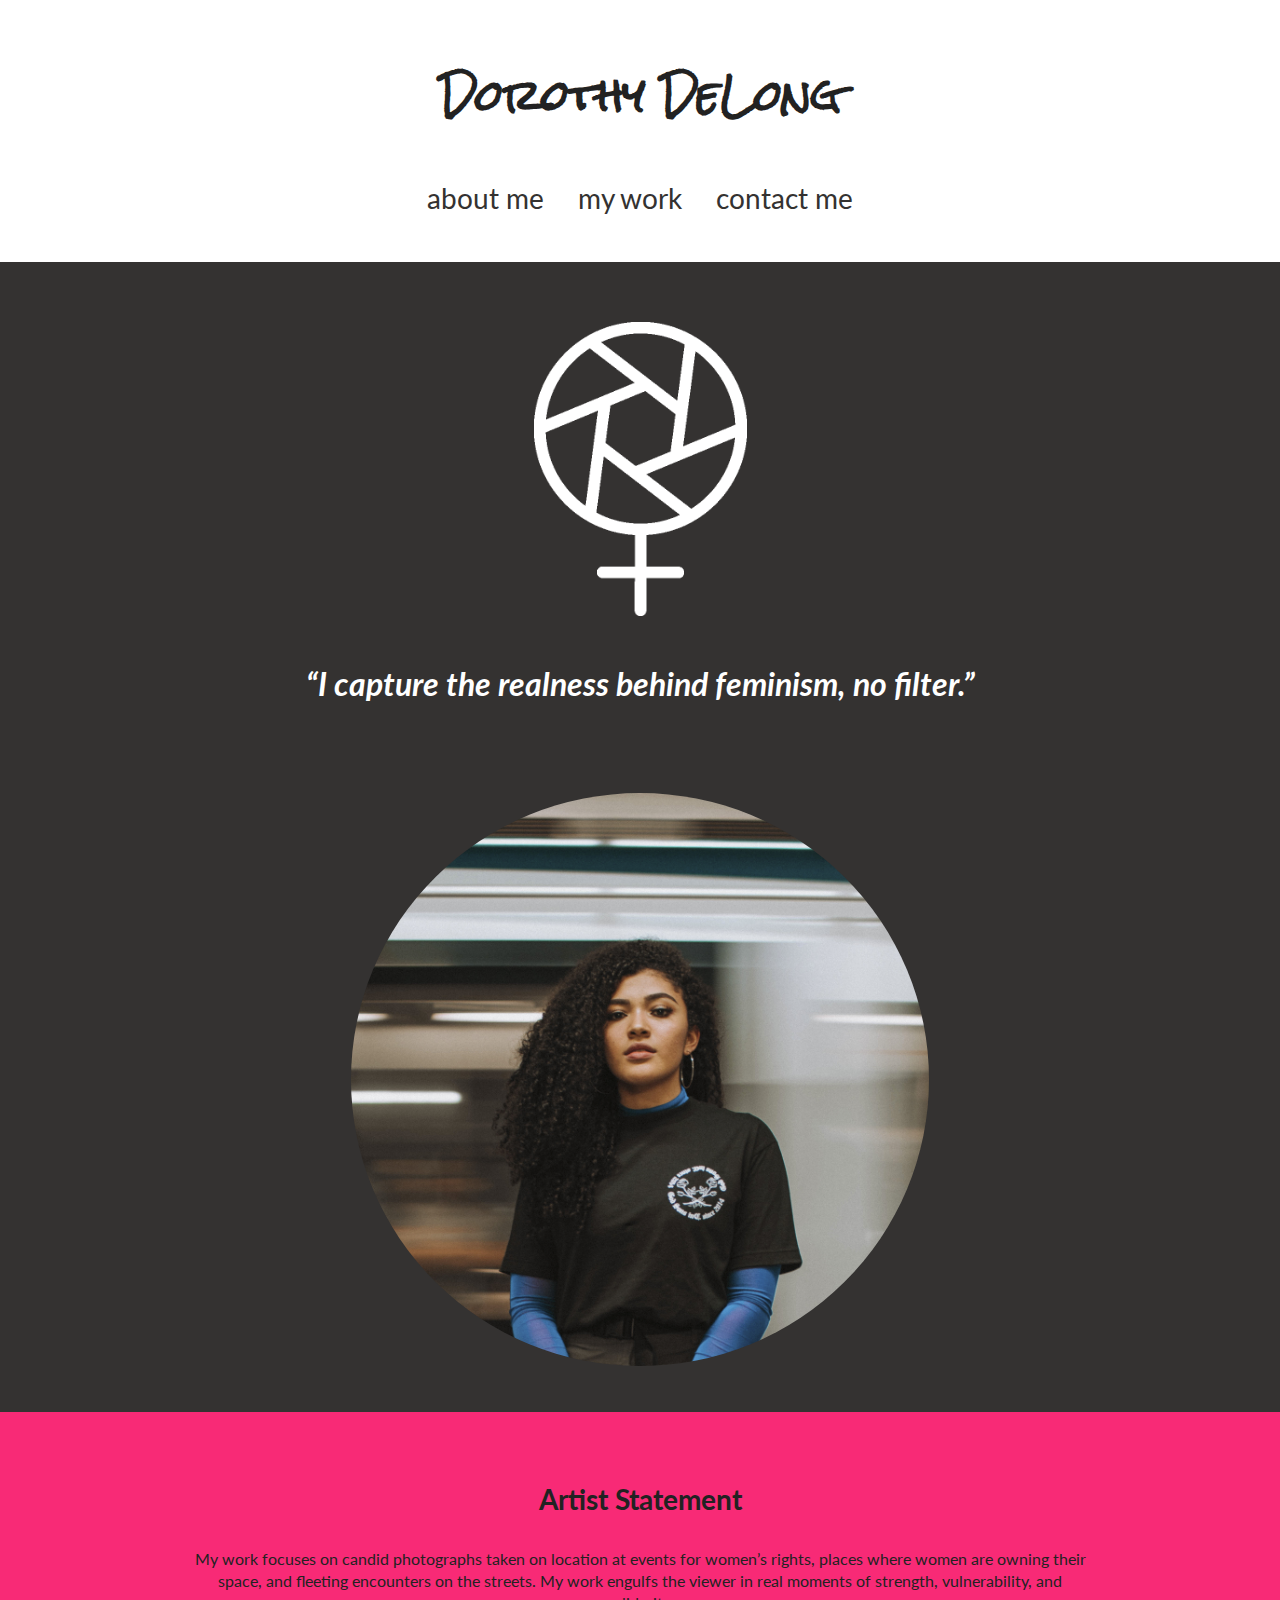
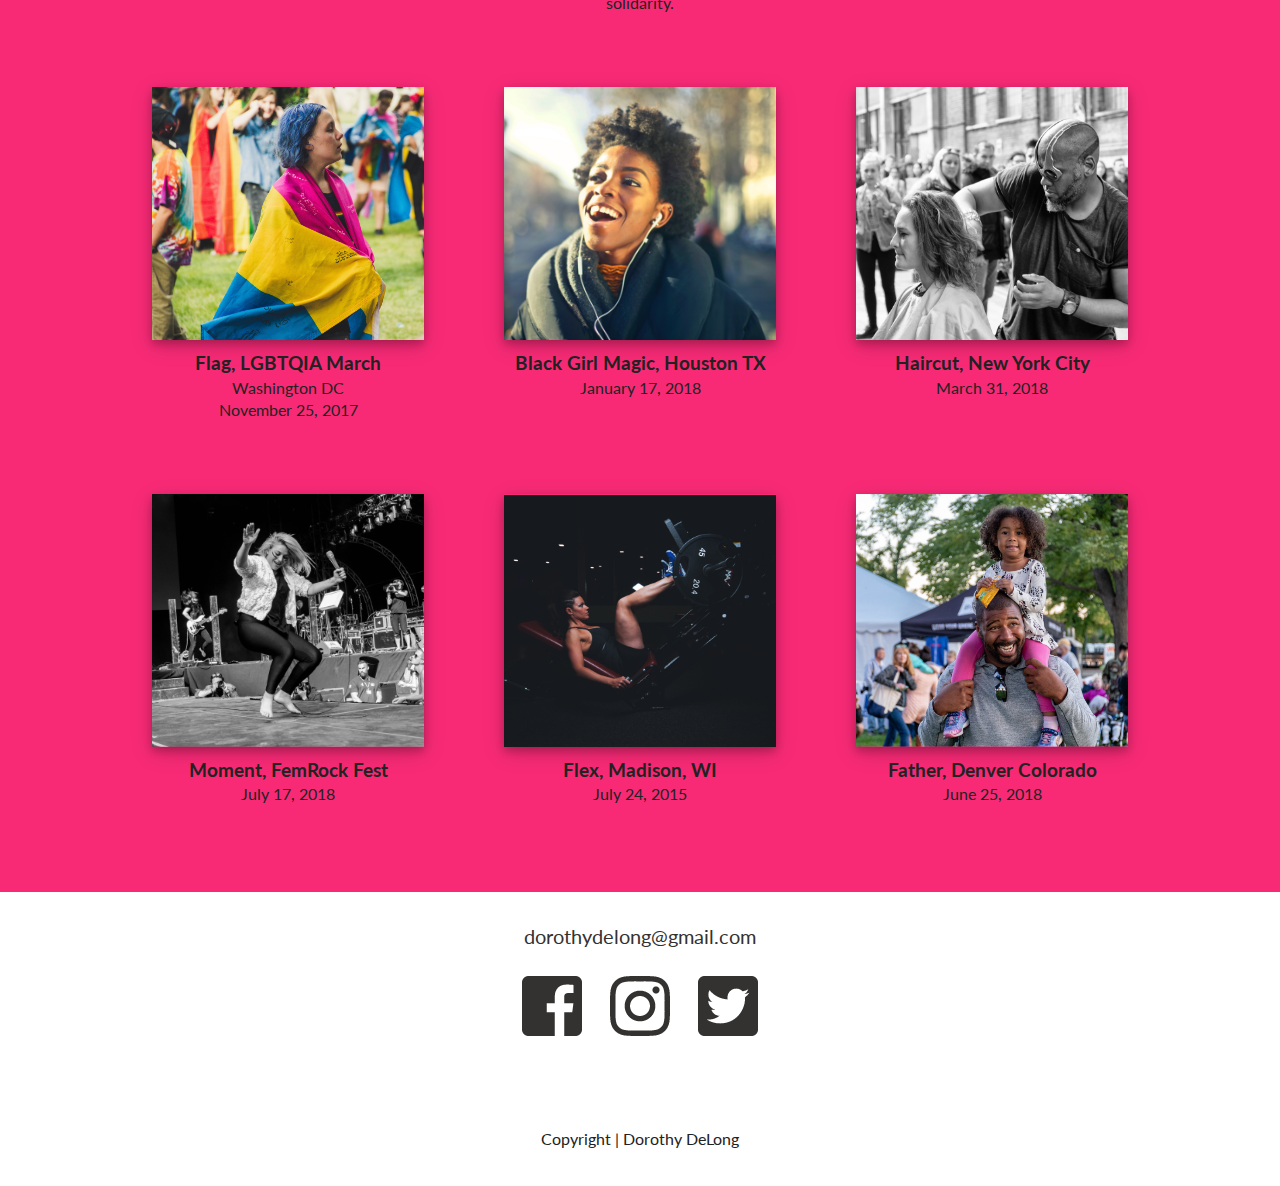
==== commit fe7373af: "Add tablet styles" ====
--- a/index.html
+++ b/index.html
@@ -135,7 +135,7 @@
     <section id="contact">
       <div class="social-email">
         <div>
-          <a href=mailto:"google@gmail.com">dorothydelong@gmail.com</a>
+        <a href=mailto:"google@gmail.com">dorothydelong@gmail.com</a>
         </div>
         <figure>
           <img src="img/facebook-square.png" alt="facebook">
--- a/css/main.css
+++ b/css/main.css
@@ -177,7 +177,8 @@
 
 .signature,
 .nav {
-  width: 100%;
+  width: 80%;
+  padding: 0 10%;
   text-align: center;
   display: block;
 }
@@ -274,20 +275,6 @@
 footer p {
   padding: 30px 0 20px 0;
 }
-
-
-
-
-
-
-
-
-
-
-
-
-
-
 
 
 
@@ -383,44 +370,24 @@
    Modify as content requires.
    ========================================================================== */
 
-@media only screen and (min-width: 35em) {
-  /* Style adjustments for viewports that meet the condition */
-  /* body {
-    max-width: 1366px;
-  }
-  .hero-area {
-    max-height: 700px;
-    width: 1080px;
+@media only screen and (min-width: 48em) {
   
-  }
-
-  .hero-area img {
-    overflow: visible;
-  }
-
-  .logo {
-    width: 625px;
-  }
-
-  .portrait {
-    padding-left: 500px;
+  body {
+    background-size: cover;
+  }
+  
+  
+  .nav ul li {
+    display: inline-block;
+    padding: 0 15px;
   }
   
   .portfolio {
-    display: grid;
-    grid-template-columns: 40px 40px 1fr 40px;
-    grid-template-rows: 1fr 1fr;
-    width: 1366px;
-  
-  }
-
-  .portfolio-image {
     display: flex;
-    width: 25%;
-    grid-row: 1/2;
-    grid-column: 3/4;
-  }
-*/
+    flex-flow: row wrap;
+    justify-content: center;
+  }
+
 } 
 
 @media print, 
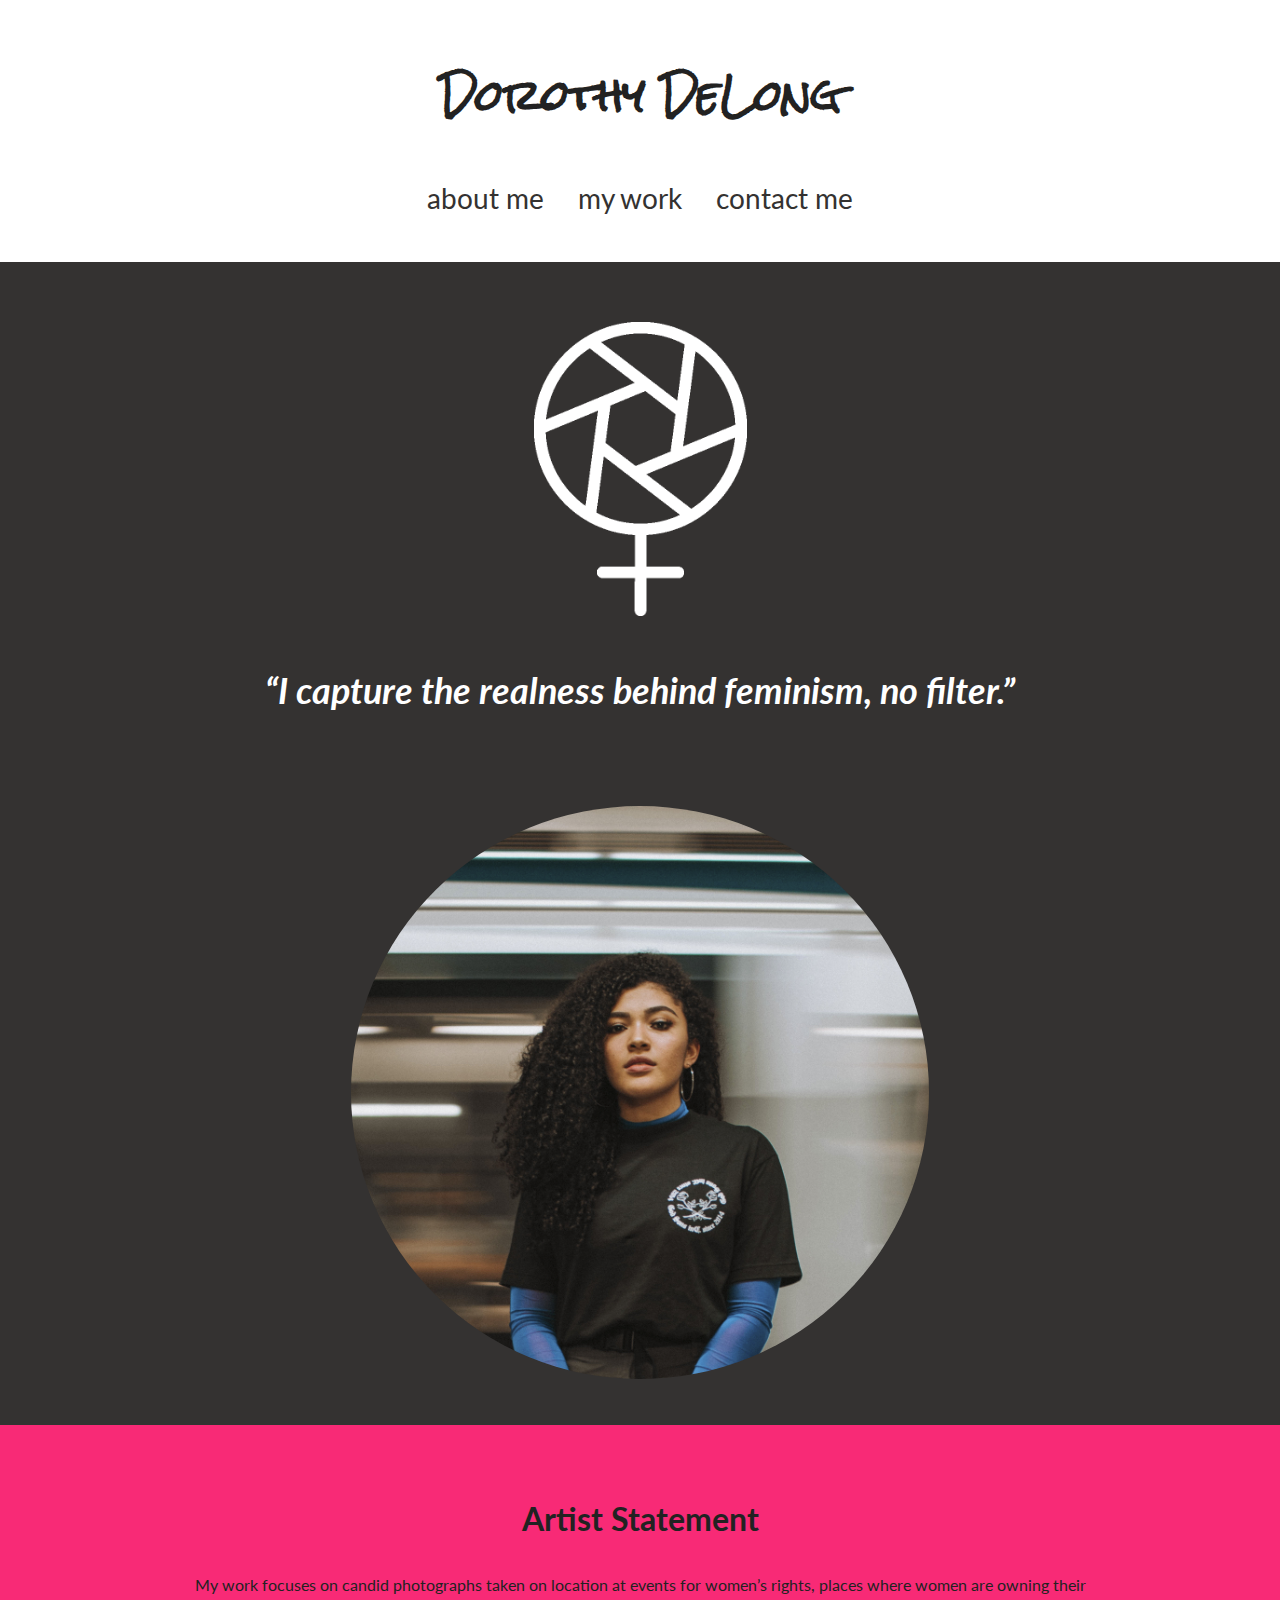
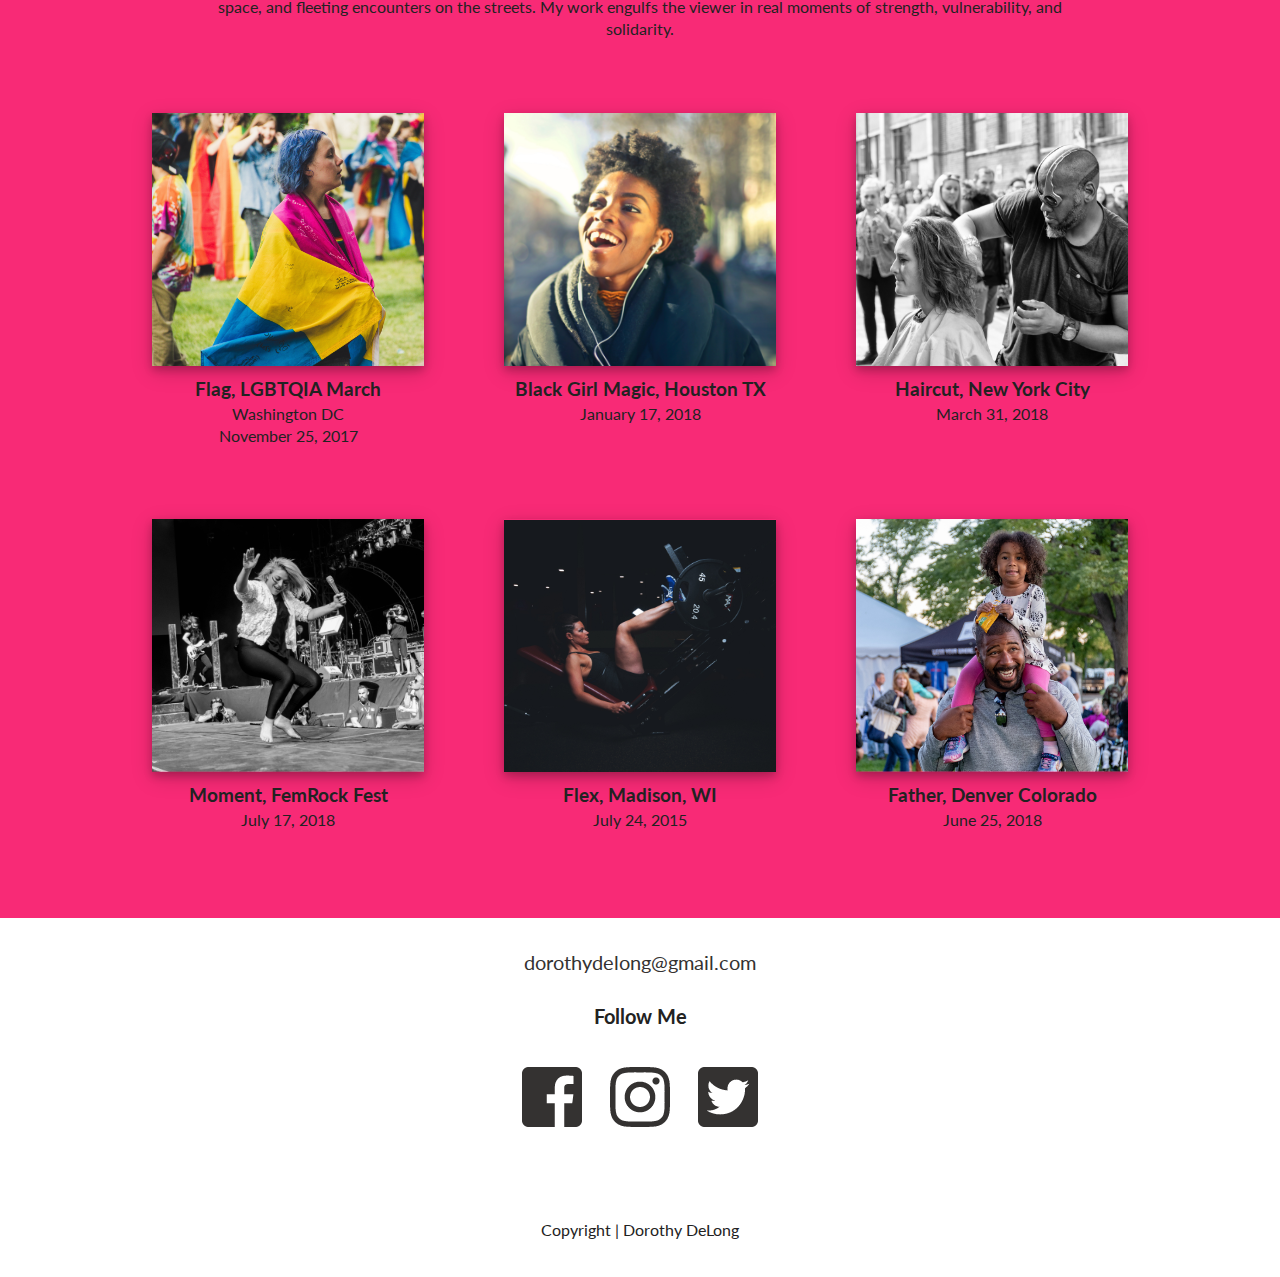
==== commit bcf6fce9: "Final desktop style tweaks, refactor and validate" ====
--- a/index.html
+++ b/index.html
@@ -1,177 +1,188 @@
 <!doctype html>
 <html class="no-js" lang="en">
 
-<head>
-  <meta charset="utf-8">
-  <title>Dorothy DeLong - Photographer</title>
-  <meta name="description" content="">
-  <meta name="viewport" content="width=device-width, initial-scale=1">
+  <head>
+    <meta charset="utf-8">
+    <title>Dorothy DeLong - Photographer</title>
+    <meta name="description" content="">
+    <meta name="viewport" content="width=device-width, initial-scale=1">
 
-  <link rel="manifest" href="site.webmanifest">
-  <link rel="apple-touch-icon" href="icon.png">
-  <!-- Place favicon.ico in the root directory -->
+    <link rel="manifest" href="site.webmanifest">
+    <link rel="apple-touch-icon" href="icon.png">
+    <!-- Place favicon.ico in the root directory -->
 
-  <link rel="stylesheet" href="css/normalize.css">
-  <link rel="stylesheet" href="css/main.css">
+    <link rel="stylesheet" href="css/normalize.css">
+    <link rel="stylesheet" href="css/main.css">
 
-  <meta name="theme-color" content="#fafafa">
-  
-  <!-- Fonts -->
-  
-<link href="https://fonts.googleapis.com/css?family=Lato:400,400i,700,700i|Rock+Salt&display=swap" rel="stylesheet"> 
-  
-</head>
+    <meta name="theme-color" content="#fafafa">
 
-<body>
-  <!--[if IE]>
+    <!-- Fonts -->
+
+    <link href="https://fonts.googleapis.com/css?family=Lato:400,400i,700,700i|Rock+Salt&display=swap" rel="stylesheet">
+
+  </head>
+
+  <body class="site">
+    <!--[if IE]>
     <p class="browserupgrade">You are using an <strong>outdated</strong> browser. Please <a href="https://browsehappy.com/">upgrade your browser</a> to improve your experience and security.</p>
   <![endif]-->
 
-  <!-- Add your site or application content here -->
-  <div class="content-wrapper">
-    
-  
-  <header class="header">
-    <div class="signature">
-      <h1>Dorothy DeLong</h1>
+    <!-- Add your site or application content here -->
+    <div class="content-wrapper">
       
-    </div>
+      <header class="header">
+        <div class="signature">
+          <h1>Dorothy DeLong</h1>
+        </div>
+        <nav class="nav">
+          <ul>
+            <li><a href="#about">about me</a></li>
+            <li><a href="#my-work">my work</a></li>
+            <li><a href="#contact">contact me</a></li>
+          </ul>
+        </nav>
+      </header>
 
-    <nav class="nav">
-      <ul>
-        <li><a href="#about">about me</a></li>
-        <li><a href="#my-work">my work</a></li>
-        <li><a href="#contact">contact me</a></li>
-      </ul>
-    </nav>
-  </header>
-  
-  <main>
-    <section id="about">
-        <div class="feature">
-          <figure>
-            <img class="logo" src="img/logo.png" alt="Artist Logo">
+      <main>
+        <section id="about">
+          <div class="feature">
+            <figure>
+              <img class="logo" src="img/logo.png" alt="Artist Logo">
               <h2>“I capture the realness
-              behind feminism, no filter.”</h2>
+                behind feminism, no filter.”</h2>
               <img class="portrait" src="img/dorothy.png" alt="Dorothy-DeLong-Portrait">
             </figure>
-        </div>
-    </section>
-    
-    <section id="my-work">
-      <div class="portfolio">
-        <div class="artist-statement">
-          <h3>Artist Statement</h3>
-          <p>My work focuses on candid photographs taken on location at events for women’s rights, places where women are owning their space, and fleeting encounters on the streets. My work engulfs the viewer in real moments of strength, vulnerability, and solidarity.</p>
-          
-        </div>
-        <figure class="portfolio-image">
-          <img src="img/flag.png" alt="flag">
-          <figcaption>
-            <ul>
-              <li><a>Flag, LGBTQIA March</a></li>
-              <li><a>Washington DC</a></li>
-              <li><a>November 25, 2017</a></li>
-            </ul>
-          </figcaption>
-        </figure>
-        <figure class="portfolio-image">
-          <img src="img/girl.png" alt="girl">
-          <figcaption>
-            <ul>
-              <li><a>Black Girl Magic, Houston TX</a></li>
-              <li><a>January 17, 2018</a></li>
-            </ul>
-          </figcaption>
-        </figure>
-        <figure class="portfolio-image">
-          <img src="img/haircut.png" alt="haircut">
-          <figcaption>
-            <ul>
-              <li><a>Haircut, New York City</a></li>
-              <li><a>March 31, 2018</a></li>
-            </ul>
-          </figcaption>
-        </figure> 
-        <figure class="portfolio-image"> 
-          <img src="img/moment.png" alt="moment">
-          <figcaption>
-            <ul>
-              <li><a>Moment, FemRock Fest</a></li>
-              <li><a>July 17, 2018</a></li>
-            </ul>
-          </figcaption>
-        </figure>
-        <figure class="portfolio-image">   
-          <img src="img/flex.png" alt="flex">
-          <figcaption>
-            <ul>
-              <li><a>Flex, Madison, WI</a></li>
-              <li><a>July 24, 2015</a></li>
-            </ul>
-          </figcaption>
-        </figure>
-        <figure class="portfolio-image">  
-          <img src="img/father.png" alt="father">
-          <figcaption>
-            <ul>
-              <li><a>Father, Denver Colorado</a></li>
-              <li><a>June 25, 2018</a></li>
-            </ul>
-          </figcaption>
-        </figure>  
-        <!-- <div class="portfolio-image">  
+          </div>
+        </section>
+
+        <section id="my-work">
+          <div class="portfolio">
+            <div class="artist-statement">
+              <h3>Artist Statement</h3>
+              <p>My work focuses on candid photographs taken on location at events for women’s rights, places where women are owning their space, and fleeting encounters on the streets. My work engulfs the viewer in real moments of strength,
+                vulnerability, and solidarity.</p>
+
+            </div>
+            <figure class="portfolio-image">
+              <img src="img/flag.png" alt="flag">
+              <figcaption>
+                <ul>
+                  <li><a>Flag, LGBTQIA March</a></li>
+                  <li><a>Washington DC</a></li>
+                  <li><a>November 25, 2017</a></li>
+                </ul>
+              </figcaption>
+            </figure>
+            <figure class="portfolio-image">
+              <img src="img/girl.png" alt="girl">
+              <figcaption>
+                <ul>
+                  <li><a>Black Girl Magic, Houston TX</a></li>
+                  <li><a>January 17, 2018</a></li>
+                </ul>
+              </figcaption>
+            </figure>
+            <figure class="portfolio-image">
+              <img src="img/haircut.png" alt="haircut">
+              <figcaption>
+                <ul>
+                  <li><a>Haircut, New York City</a></li>
+                  <li><a>March 31, 2018</a></li>
+                </ul>
+              </figcaption>
+            </figure>
+            <figure class="portfolio-image">
+              <img src="img/moment.png" alt="moment">
+              <figcaption>
+                <ul>
+                  <li><a>Moment, FemRock Fest</a></li>
+                  <li><a>July 17, 2018</a></li>
+                </ul>
+              </figcaption>
+            </figure>
+            <figure class="portfolio-image">
+              <img src="img/flex.png" alt="flex">
+              <figcaption>
+                <ul>
+                  <li><a>Flex, Madison, WI</a></li>
+                  <li><a>July 24, 2015</a></li>
+                </ul>
+              </figcaption>
+            </figure>
+            <figure class="portfolio-image">
+              <img src="img/father.png" alt="father">
+              <figcaption>
+                <ul>
+                  <li><a>Father, Denver Colorado</a></li>
+                  <li><a>June 25, 2018</a></li>
+                </ul>
+              </figcaption>
+            </figure>
+            <!-- <div class="portfolio-image">  
           <img src="img/me-too.png" alt="me-too">
           <ul>
             <li><a>Street Art, Montreal, Canada</a></li>
             <li><a>September 1, 2018</a></li>
           </ul>
         </div>     -->
-        
-      </div>
-      
-    </section>
-    
-    <section id="contact">
-      <div class="social-email">
-        <div>
-        <a href=mailto:"google@gmail.com">dorothydelong@gmail.com</a>
-        </div>
-        <figure>
-          <img src="img/facebook-square.png" alt="facebook">
-          <img src="img/instagram.png" alt="instagram">
-          <img src="img/twitter-square.png" alt="twitter">
-        </figure>
-        
-        
-      </div>
-    </section>
-    
+
+          </div>
+
+        </section>
+
+        <section id="contact">
+          <div class="social-email">
+            <div>
+              <a href="mailto:google@gmail.com">dorothydelong@gmail.com</a>
+            </div>
+            <h4>Follow Me</h4>
+            <figure>
+              <img src="img/facebook-square.png" alt="facebook">
+              <img src="img/instagram.png" alt="instagram">
+              <img src="img/twitter-square.png" alt="twitter">
+            </figure>
+
+
+          </div>
+        </section>
+      </main>
+
+    </div>
     <footer>
       <p>Copyright | Dorothy DeLong</p>
-      
+
     </footer>
-    
+
+
+
+
+
+
+    <!-- End of your site or application content -->
+    <script src="js/vendor/modernizr-3.8.0.min.js"></script>
+    <script src="https://code.jquery.com/jquery-3.4.1.min.js" integrity="sha256-CSXorXvZcTkaix6Yvo6HppcZGetbYMGWSFlBw8HfCJo=" crossorigin="anonymous"></script>
+    <script>
+      window.jQuery || document.write('<script src="js/vendor/jquery-3.4.1.min.js"><\/script>')
+
+    </script>
+    <script src="js/plugins.js"></script>
+    <script src="js/main.js"></script>
+
+    <!-- Google Analytics: change UA-XXXXX-Y to be your site's ID. -->
+    <script>
+      window.ga = function() {
+        ga.q.push(arguments)
+      };
+      ga.q = [];
+      ga.l = +new Date;
+      ga('create', 'UA-XXXXX-Y', 'auto');
+      ga('set', 'transport', 'beacon');
+      ga('send', 'pageview')
+
+    </script>
+    <script src="https://www.google-analytics.com/analytics.js" async></script>
 
     
-  </main>
-  
-  
-  <!-- End of your site or application content -->
-  <script src="js/vendor/modernizr-3.8.0.min.js"></script>
-  <script src="https://code.jquery.com/jquery-3.4.1.min.js" integrity="sha256-CSXorXvZcTkaix6Yvo6HppcZGetbYMGWSFlBw8HfCJo=" crossorigin="anonymous"></script>
-  <script>window.jQuery || document.write('<script src="js/vendor/jquery-3.4.1.min.js"><\/script>')</script>
-  <script src="js/plugins.js"></script>
-  <script src="js/main.js"></script>
-
-  <!-- Google Analytics: change UA-XXXXX-Y to be your site's ID. -->
-  <script>
-    window.ga = function () { ga.q.push(arguments) }; ga.q = []; ga.l = +new Date;
-    ga('create', 'UA-XXXXX-Y', 'auto'); ga('set','transport','beacon'); ga('send', 'pageview')
-  </script>
-  <script src="https://www.google-analytics.com/analytics.js" async></script>
-  
-  </div>
-</body>
+  </body>
 
 </html>
--- a/css/main.css
+++ b/css/main.css
@@ -1,22 +1,18 @@
 /*! HTML5 Boilerplate v7.3.0 | MIT License | https://html5boilerplate.com/ */
-
 /* main.css 2.0.0 | MIT License | https://github.com/h5bp/main.css#readme */
 /*
  * What follows is the result of much research on cross-browser styling.
  * Credit left inline and big thanks to Nicolas Gallagher, Jonathan Neal,
  * Kroc Camen, and the H5BP dev community and team.
  */
-
 /* ==========================================================================
    Base styles: opinionated defaults
    ========================================================================== */
-
 html {
   color: #222;
   font-size: 1em;
   line-height: 1.4;
 }
-
 /*
  * Remove text-shadow in selection highlight:
  * https://twitter.com/miketaylr/status/12228805301
@@ -26,7 +22,6 @@
  *
  * Customize the background color to match your design.
  */
-
 ::-moz-selection {
   background: #b3d4fc;
   text-shadow: none;
@@ -36,11 +31,9 @@
   background: #b3d4fc;
   text-shadow: none;
 }
-
 /*
  * A better looking default horizontal rule
  */
-
 hr {
   display: block;
   height: 1px;
@@ -49,13 +42,11 @@
   margin: 1em 0;
   padding: 0;
 }
-
 /*
  * Remove the gap between audio, canvas, iframes,
  * images, videos and the bottom of their containers:
  * https://github.com/h5bp/html5-boilerplate/issues/440
  */
-
 audio,
 canvas,
 iframe,
@@ -64,65 +55,55 @@
 video {
   vertical-align: middle;
 }
-
 /*
  * Remove default fieldset styles.
  */
-
 fieldset {
   border: 0;
   margin: 0;
   padding: 0;
 }
-
 /*
  * Allow only vertical resizing of textareas.
  */
-
 textarea {
   resize: vertical;
 }
-
 /* ==========================================================================
    Browser Upgrade Prompt
    ========================================================================== */
-
 .browserupgrade {
   margin: 0.2em 0;
   background: #ccc;
   color: #000;
   padding: 0.2em 0;
 }
-
 /* ==========================================================================
    Author's custom styles
    ========================================================================== */
-
 /* Default text, image and list styles*/
-
 h1 {
   font-size: 2.5em;
   font-family: 'Rock Salt', cursive;
   text-align: center;
-  padding: 40px 0 0 0;
+  padding: 40px 0 0;
 }
 
 h2 {
+  font-size: 2.25em;
+}
+
+h3 {
   font-size: 2em;
-}
-
-h3 {
-  font-size: 1.75em;
-  
 }
 
 h4 {
   font-size: 1.25em;
 }
 
-html,
-a {
-  font-family: 'Lato'
+a,
+html {
+  font-family: 'Lato';
 }
 
 ul {
@@ -135,30 +116,25 @@
   margin: 0 auto;
   height: auto;
 }
-
 /* Link states */
-
 /* unvisited link */
 a:link {
- color: #343231;
-}
-
+  color: #343231;
+}
 /* visited link */
+
 a:visited {
- color: #343231;
-}
-
+  color: #343231;
+}
 /* mouse over link */
+
 nav a:hover {
- color: #c41d5a;
-}
-
+  color: #c41d5a;
+}
 /* Body */
-
-
 body {
-  background-image: url(../img/awareness.png);
-  background-size: auto;
+  background-image: url("../img/awareness.png");
+  background-size: cover;
   text-align: center;
 }
 
@@ -168,15 +144,9 @@
   text-align: center;
   margin: 0 auto;
 }
-
-
-
 /* Header */
-
-
-
-.signature,
-.nav {
+.nav,
+.signature {
   width: 80%;
   padding: 0 10%;
   text-align: center;
@@ -189,9 +159,7 @@
   margin: 20px 0;
   line-height: 2em;
 }
-
 /* Feature area */
-
 .feature {
   background-color: #343231;
   display: block;
@@ -201,7 +169,7 @@
 
 .logo {
   max-width: 60%;
-  padding: 60px 0 20px 0;
+  padding: 60px 0 20px;
 }
 
 .feature h2 {
@@ -214,33 +182,27 @@
 .portrait {
   max-width: 90%;
   padding: 60px 0;
-
-}
-
+}
 /* Main */
-
-
-
 /* Portfolio area */
-
 .portfolio {
-    background-color: #F82A76;
-    margin-top: -30px;
-    padding-bottom: 30px;
+  background-color: #F82A76;
+  margin-top: -30px;
+  padding-bottom: 30px;
 }
 
 .portfolio h3 {
-  padding: 40px 0 0 0;
+  padding: 40px 0 0;
 }
 
 .artist-statement {
   max-width: 70%;
-  padding: 0 15% 40px 15%;
+  padding: 0 15% 40px;
 }
 
 .portfolio ul {
   margin: 0;
-  padding: 10px 0 40px 0;
+  padding: 10px 0 40px;
 }
 
 .portfolio ul li:first-child {
@@ -251,48 +213,35 @@
 .portfolio img {
   box-shadow: 0 4px 8px 0 rgba(0, 0, 0, 0.2), 0 6px 20px 0 rgba(0, 0, 0, 0.19);
 }
-
 /* Contact area */
-
 .social-email img {
   display: inline-block;
   padding: 10px 12px;
 }
 
 .social-email {
-    padding: 30px 0 20px 0;
+  padding: 30px 0 20px;
 }
 
 .social-email a {
   width: 100%;
   text-decoration: none;
   font-size: 1.25em;
-
-}
-
+}
 /* Footer area */
-
 footer p {
-  padding: 30px 0 20px 0;
-}
-
-
-
-
-
+  padding: 30px 0 20px;
+}
 /*
  ==========================================================================
    Helper classes
    ========================================================================== */
-
 /*
  * Hide visually and from screen readers
  */
-
 .hidden {
   display: none !important;
 }
-
 /*
 * Hide only visually, but have it available for screen readers:
 * https://snook.ca/archives/html_and_css/hiding-content-for-accessibility
@@ -301,7 +250,6 @@
 *    causes content to wrap 1 word per line:
 *    https://medium.com/@jessebeach/beware-smushed-off-screen-accessible-tex t-5952a4c2cbfe
 */
-
 .sr-only {
   border: 0;
   clip: rect(0, 0, 0, 0);
@@ -314,13 +262,11 @@
   width: 1px;
   /* 1 */
 }
-
 /*
 * Extends the .sr-only class to allow the element
 * to be focusable when navigated to via the keyboard:
 * https://www.drupal.org/node/897638
 */
-
 .sr-only.focusable:active,
 .sr-only.focusable:focus {
   clip: auto;
@@ -331,15 +277,12 @@
   white-space: inherit;
   width: auto;
 }
-
 /*
 * Hide visually and from screen readers, but maintain layout
 */
-
 .invisible {
   visibility: hidden;
 }
-
 /*
 * Clearfix: contain floats
 *
@@ -351,9 +294,8 @@
 * 2. The use of `table` rather than `block` is only necessary if using
 *    `:before` to contain the top-margins of child elements.
 */
-
-.clearfix:before,
-.clearfix:after {
+.clearfix:after,
+.clearfix:before {
   content: " ";
   /* 1 */
   display: table;
@@ -363,63 +305,165 @@
 .clearfix:after {
   clear: both;
 }
-
 /* ==========================================================================
    EXAMPLE Media Queries for Responsive Design.
    These examples override the primary ('mobile first') styles.
    Modify as content requires.
    ========================================================================== */
-
+/* Tablet media queries */
 @media only screen and (min-width: 48em) {
-  
-  body {
-    background-size: cover;
-  }
-  
-  
   .nav ul li {
     display: inline-block;
     padding: 0 15px;
   }
-  
+
   .portfolio {
     display: flex;
     flex-flow: row wrap;
     justify-content: center;
   }
-
-} 
-
-@media print, 
-  (-webkit-min-device-pixel-ratio: 1.25),
-  (min-resolution: 1.25dppx),
-  (min-resolution: 120dpi) {
+}
+/* Desktop media queries */
+@media only screen and (min-width: 85em) {
+  body {
+    background-size: 1368px 1920px;
+    background-position: center;
+    background-repeat: no-repeat;
+  }
+
+  .content-wrapper {
+    max-width: 1206px;
+  }
+  /* Header and nav */
+  .header {
+    display: flex;
+    height: 125px;
+    align-items: center;
+  }
+
+  h1 {
+    padding: 0;
+  }
+
+  .signature {
+    display: flex;
+    align-items: center;
+    padding: 0;
+  }
+
+  .nav {
+    text-align: right;
+    padding: 0;
+  }
+
+  .nav ul li a {
+    padding: 8px;
+  }
+  /* Feature area */
+  .feature {
+    display: flex;
+    max-width: 1080px;
+    min-height: 600px;
+    margin-left: -80px;
+    overflow: visible;
+  }
+
+  .feature figure {
+    display: flex;
+    width: 1200px;
+    overflow: visible;
+  }
+
+  .feature h2 {
+    text-align: left;
+    min-width: 400px;
+    padding: 0;
+    margin: 460px 0 0;
+  }
+
+  .logo {
+    margin: 80px 0 0 40px;
+    max-height: 294px;
+    flex-basis: 213px;
+    padding: 0;
+  }
+
+  .portrait {
+    margin: 0 0 0 20px;
+    height: 570px;
+  }
+  /* My Work/portfolio area */
+  .my-work {
+    margin-bottom: 20px;
+  }
+
+  .portfolio {
+    display: flex;
+    margin-left: -80px;
+    margin-top: 0;
+    /* min-height: 820px; */
+  }
+
+  .artist-statement,
+  .portfolio-image {
+    max-width: 25%;
+    padding: 0;
+    margin: 60px 20px 30px 10px;
+  }
+
+  .portfolio-image:nth-of-type(n+3) {
+    margin-top: 0;
+    margin-bottom: 20px;
+  }
+
+  .portfolio-image ul {
+    padding-bottom: 0;
+  }
+
+  .artist-statement {
+    max-width: 570px;
+  }
+
+  .artist-statement h3 {
+    margin-top: 0;
+    padding-top: 0;
+    text-align: left;
+  }
+
+  .artist-statement p {
+    font-size: 1.4em;
+    line-height: 1.5;
+    text-align: left;
+  }
+}
+@media print, (-webkit-min-device-pixel-ratio: 1.25), (min-resolution: 1.25dppx), (min-resolution: 120dpi) {
   /* Style adjustments for high resolution devices */
 }
-
 /* ==========================================================================
    Print styles.
    Inlined to avoid the additional HTTP request:
    https://www.phpied.com/delay-loading-your-print-css/
    ========================================================================== */
-
 @media print {
   *,
-  *:before,
-  *:after {
+  *:after,
+  *:before {
     background: transparent !important;
     color: #000 !important;
     /* Black prints faster */
     box-shadow: none !important;
     text-shadow: none !important;
   }
+
   a,
   a:visited {
     text-decoration: underline;
   }
+
   a[href]:after {
     content: " (" attr(href) ")";
   }
+
   abbr[title]:after {
     content: " (" attr(title) ")";
   }
@@ -431,11 +475,13 @@
   a[href^="javascript:"]:after {
     content: "";
   }
+
   pre {
     white-space: pre-wrap !important;
   }
-  pre,
-  blockquote {
+
+  blockquote,
+  pre {
     border: 1px solid #999;
     page-break-inside: avoid;
   }
@@ -446,19 +492,21 @@
   thead {
     display: table-header-group;
   }
-  tr,
-  img {
+
+  img,
+  tr {
     page-break-inside: avoid;
   }
-  p,
+
   h2,
-  h3 {
+  h3,
+  p {
     orphans: 3;
     widows: 3;
   }
+
   h2,
   h3 {
     page-break-after: avoid;
   }
-}
-
+}